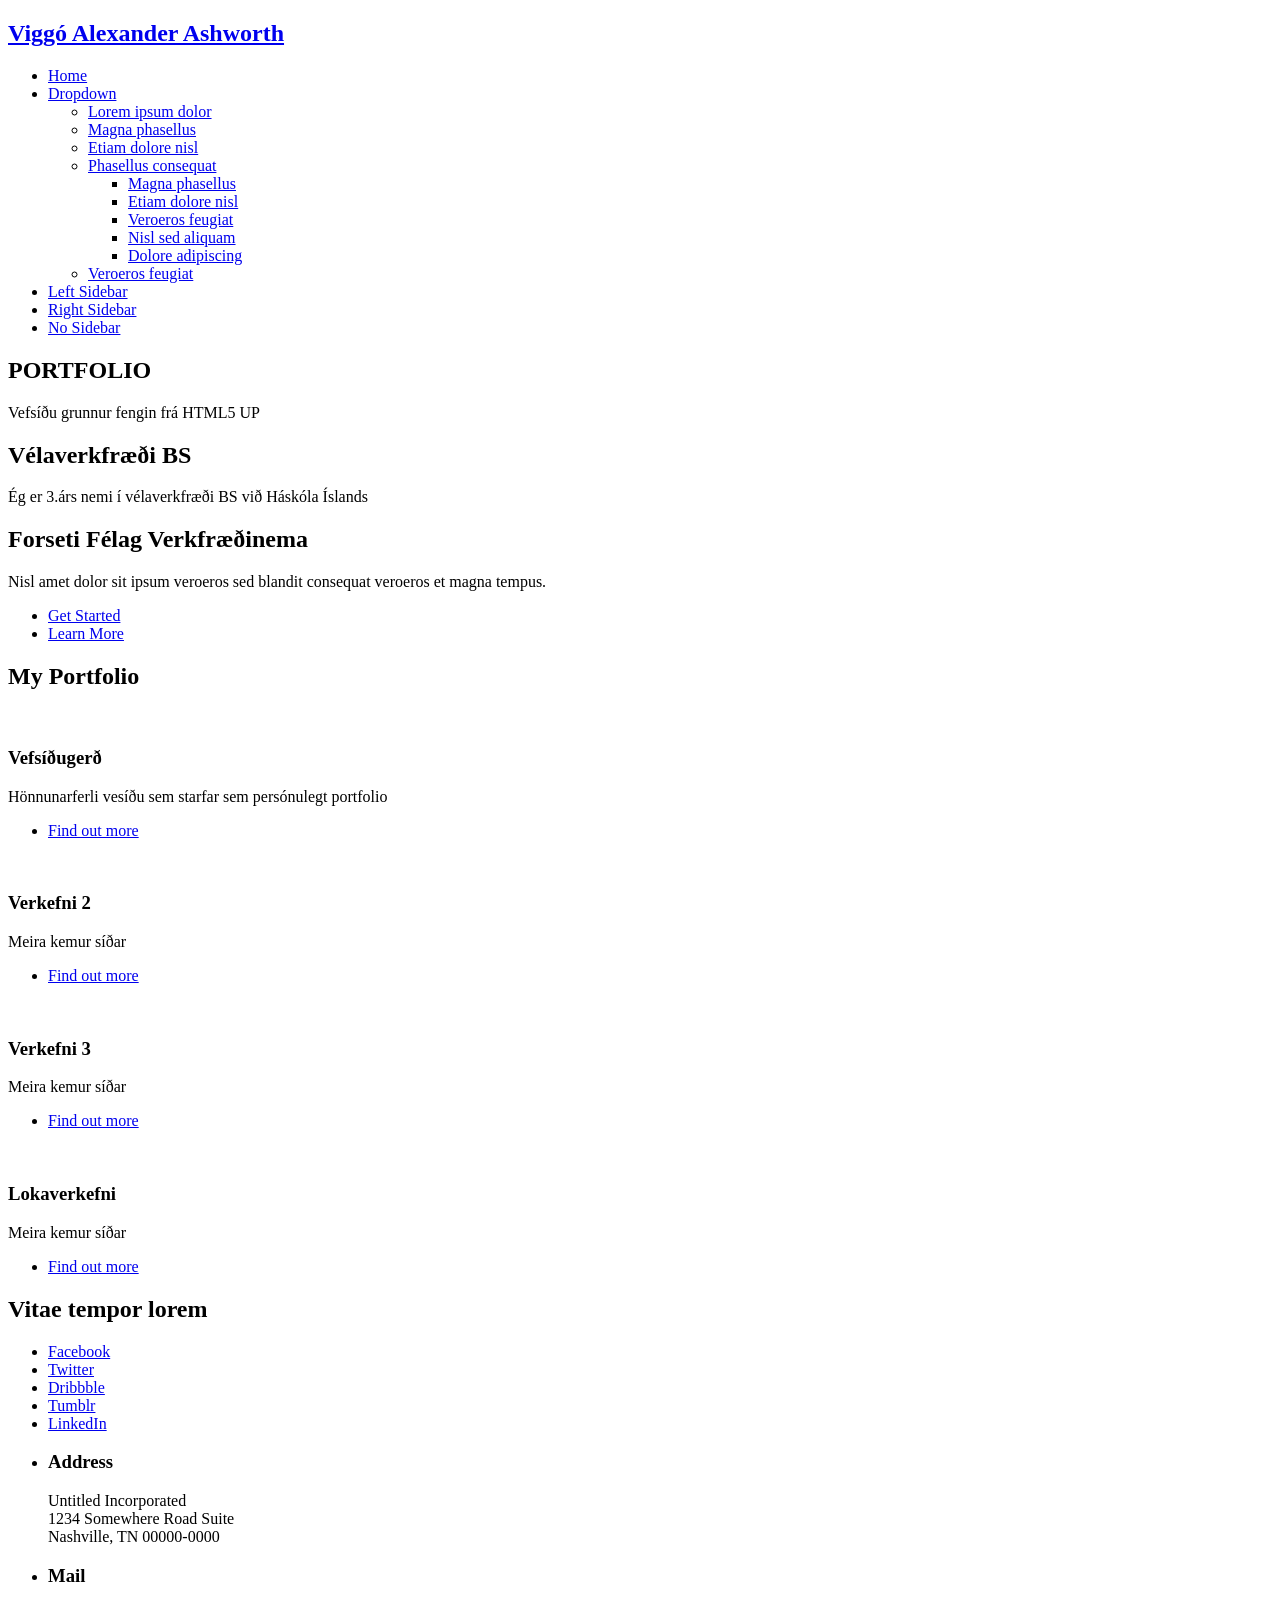
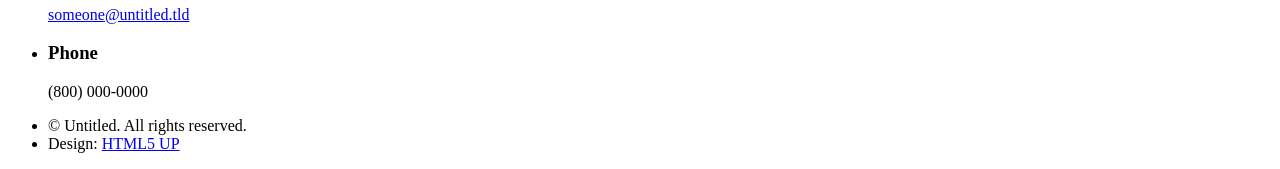
==== index.html @ d3f0def6 "Add files via upload" ====
<!DOCTYPE HTML>
<!--
	Dopetrope by HTML5 UP
	html5up.net | @ajlkn
	Free for personal and commercial use under the CCA 3.0 license (html5up.net/license)
-->
<html>
	<head>
		<title>Viggó Alexander Ashworth</title>
		<meta charset="utf-8" />
		<meta name="viewport" content="width=device-width, initial-scale=1, user-scalable=no" />
		<link rel="stylesheet" href="assets/css/main.css" />
	</head>
	<body class="homepage is-preload">
		<div id="page-wrapper">

			<!-- Header -->
				<section id="header">

					<!-- Logo -->
						<h1><a href="index.html">Viggó Alexander Ashworth</a></h1>

					<!-- Nav -->
						<nav id="nav">
							<ul>
								<li class="current"><a href="index.html">Home</a></li>
								<li>
									<a href="#">Dropdown</a>
									<ul>
										<li><a href="#">Lorem ipsum dolor</a></li>
										<li><a href="#">Magna phasellus</a></li>
										<li><a href="#">Etiam dolore nisl</a></li>
										<li>
											<a href="#">Phasellus consequat</a>
											<ul>
												<li><a href="#">Magna phasellus</a></li>
												<li><a href="#">Etiam dolore nisl</a></li>
												<li><a href="#">Veroeros feugiat</a></li>
												<li><a href="#">Nisl sed aliquam</a></li>
												<li><a href="#">Dolore adipiscing</a></li>
											</ul>
										</li>
										<li><a href="#">Veroeros feugiat</a></li>
									</ul>
								</li>
								<li><a href="left-sidebar.html">Left Sidebar</a></li>
								<li><a href="right-sidebar.html">Right Sidebar</a></li>
								<li><a href="no-sidebar.html">No Sidebar</a></li>
							</ul>
						</nav>

					<!-- Banner -->
						<section id="banner">
							<header>
								<h2>PORTFOLIO</h2>
								<p>Vefsíðu grunnur fengin frá HTML5 UP</p>
							</header>
						</section>

					<!-- Intro -->
						<section id="intro" class="container">
							<div class="row">
								<div class="col-4 col-12-medium">
									<section class="first">
										<i class="icon solid featured fa-cog"></i>
										<header>
											<h2>Vélaverkfræði BS</h2>
										</header>
										<p>Ég er 3.árs nemi í vélaverkfræði BS við Háskóla Íslands</p>
									</section>
								</div>

								<div class="col-4 col-12-medium">
									<section class="last">
										<i class="icon solid featured alt2 fa-star"></i>
										<header>
											<h2>Forseti Félag Verkfræðinema</h2>
										</header>
										<p>Nisl amet dolor sit ipsum veroeros sed blandit consequat veroeros et magna tempus.</p>
									</section>
								</div>
							</div>
							<footer>
								<ul class="actions">
									<li><a href="#main" class="button large">Get Started</a></li>
									<li><a href="#main" class="button alt large">Learn More</a></li>
								</ul>
							</footer>
						</section>

				</section>

			<!-- Main -->
				<section id="main">
					<div class="container">
						<div class="row">
							<div class="col-12">

								<!-- Portfolio -->
									<section>
										<header class="major">
											<h2>My Portfolio</h2>
										</header>
										<div class="row">

											<!-- Project 1 -->
											<div class="col-4 col-6-medium col-12-small">
												<section class="box">
													<a href="vefsidugerd.html" class="image featured"><img src="images/pic02.jpg" alt="" /></a>
													<header>
														<h3>Vefsíðugerð</h3>
													</header>
													<p>Hönnunarferli vesíðu sem starfar sem persónulegt portfolio</p>
													<footer>
														<ul class="actions">
															<li><a href="vefsidugerd.html" class="button alt">Find out more</a></li>
														</ul>
													</footer>
												</section>
											</div>

											<!-- Project 2 -->
											<div class="col-4 col-6-medium col-12-small">
												<section class="box">
													<a href="verkefni-2.html" class="image featured"><img src="images/pic03.jpg" alt="" /></a>
													<header>
														<h3>Verkefni 2</h3>
													</header>
													<p>Meira kemur síðar</p>
													<footer>
														<ul class="actions">
															<li><a href="verkefni-2.html" class="button alt">Find out more</a></li>
														</ul>
													</footer>
												</section>
											</div>

											<!-- Project 3 -->
											<div class="col-4 col-6-medium col-12-small">
												<section class="box">
													<a href="verkefni-3.html" class="image featured"><img src="images/pic04.jpg" alt="" /></a>
													<header>
														<h3>Verkefni 3</h3>
													</header>
													<p>Meira kemur síðar</p>
													<footer>
														<ul class="actions">
															<li><a href="verkefni-3.html" class="button alt">Find out more</a></li>
														</ul>
													</footer>
												</section>
											</div>

											<!-- Project 4 -->
											<div class="col-4 col-6-medium col-12-small">
												<section class="box">
													<a href="lokaverkefni.html" class="image featured"><img src="images/pic05.jpg" alt="" /></a>
													<header>
														<h3>Lokaverkefni</h3>
													</header>
													<p>Meira kemur síðar</p>
													<footer>
														<ul class="actions">
															<li><a href="lokaverkefni.html" class="button alt">Find out more</a></li>
														</ul>
													</footer>
												</section>
											</div>

										</div>
									</section>

							</div>

							<div class="col-12">
								<!-- Blog (empty placeholder kept from template) -->
								<section>
									<header class="major"></header>
									<div class="row">
										<div class="col-6 col-12-small"></div>
									</div>
								</section>
							</div>

						</div>
					</div>
				</section>

			<!-- Footer -->
				<section id="footer">
					<div class="container">
						<div class="row">

							<!-- REMOVED: "What's this all about?" section -->


							<div class="col-4 col-6-medium col-12-small">
							</div>

							<div class="col-4 col-12-medium">
								<section>
									<header>
										<h2>Vitae tempor lorem</h2>
									</header>
									<ul class="social">
										<li><a class="icon brands fa-facebook-f" href="#"><span class="label">Facebook</span></a></li>
										<li><a class="icon brands fa-twitter" href="#"><span class="label">Twitter</span></a></li>
										<li><a class="icon brands fa-dribbble" href="#"><span class="label">Dribbble</span></a></li>
										<li><a class="icon brands fa-tumblr" href="#"><span class="label">Tumblr</span></a></li>
										<li><a class="icon brands fa-linkedin-in" href="#"><span class="label">LinkedIn</span></a></li>
									</ul>
									<ul class="contact">
										<li>
											<h3>Address</h3>
											<p>
												Untitled Incorporated<br />
												1234 Somewhere Road Suite<br />
												Nashville, TN 00000-0000
											</p>
										</li>
										<li>
											<h3>Mail</h3>
											<p><a href="#">someone@untitled.tld</a></p>
										</li>
										<li>
											<h3>Phone</h3>
											<p>(800) 000-0000</p>
										</li>
									</ul>
								</section>
							</div>

							<div class="col-12">
								<!-- Copyright -->
								<div id="copyright">
									<ul class="links">
										<li>&copy; Untitled. All rights reserved.</li><li>Design: <a href="http://html5up.net">HTML5 UP</a></li>
									</ul>
								</div>
							</div>

						</div>
					</div>
				</section>

		</div>

		<!-- Scripts -->
		<script src="assets/js/jquery.min.js"></script>
		<script src="assets/js/jquery.dropotron.min.js"></script>
		<script src="assets/js/browser.min.js"></script>
		<script src="assets/js/breakpoints.min.js"></script>
		<script src="assets/js/util.js"></script>
		<script src="assets/js/main.js"></script>

	</body>
</html>
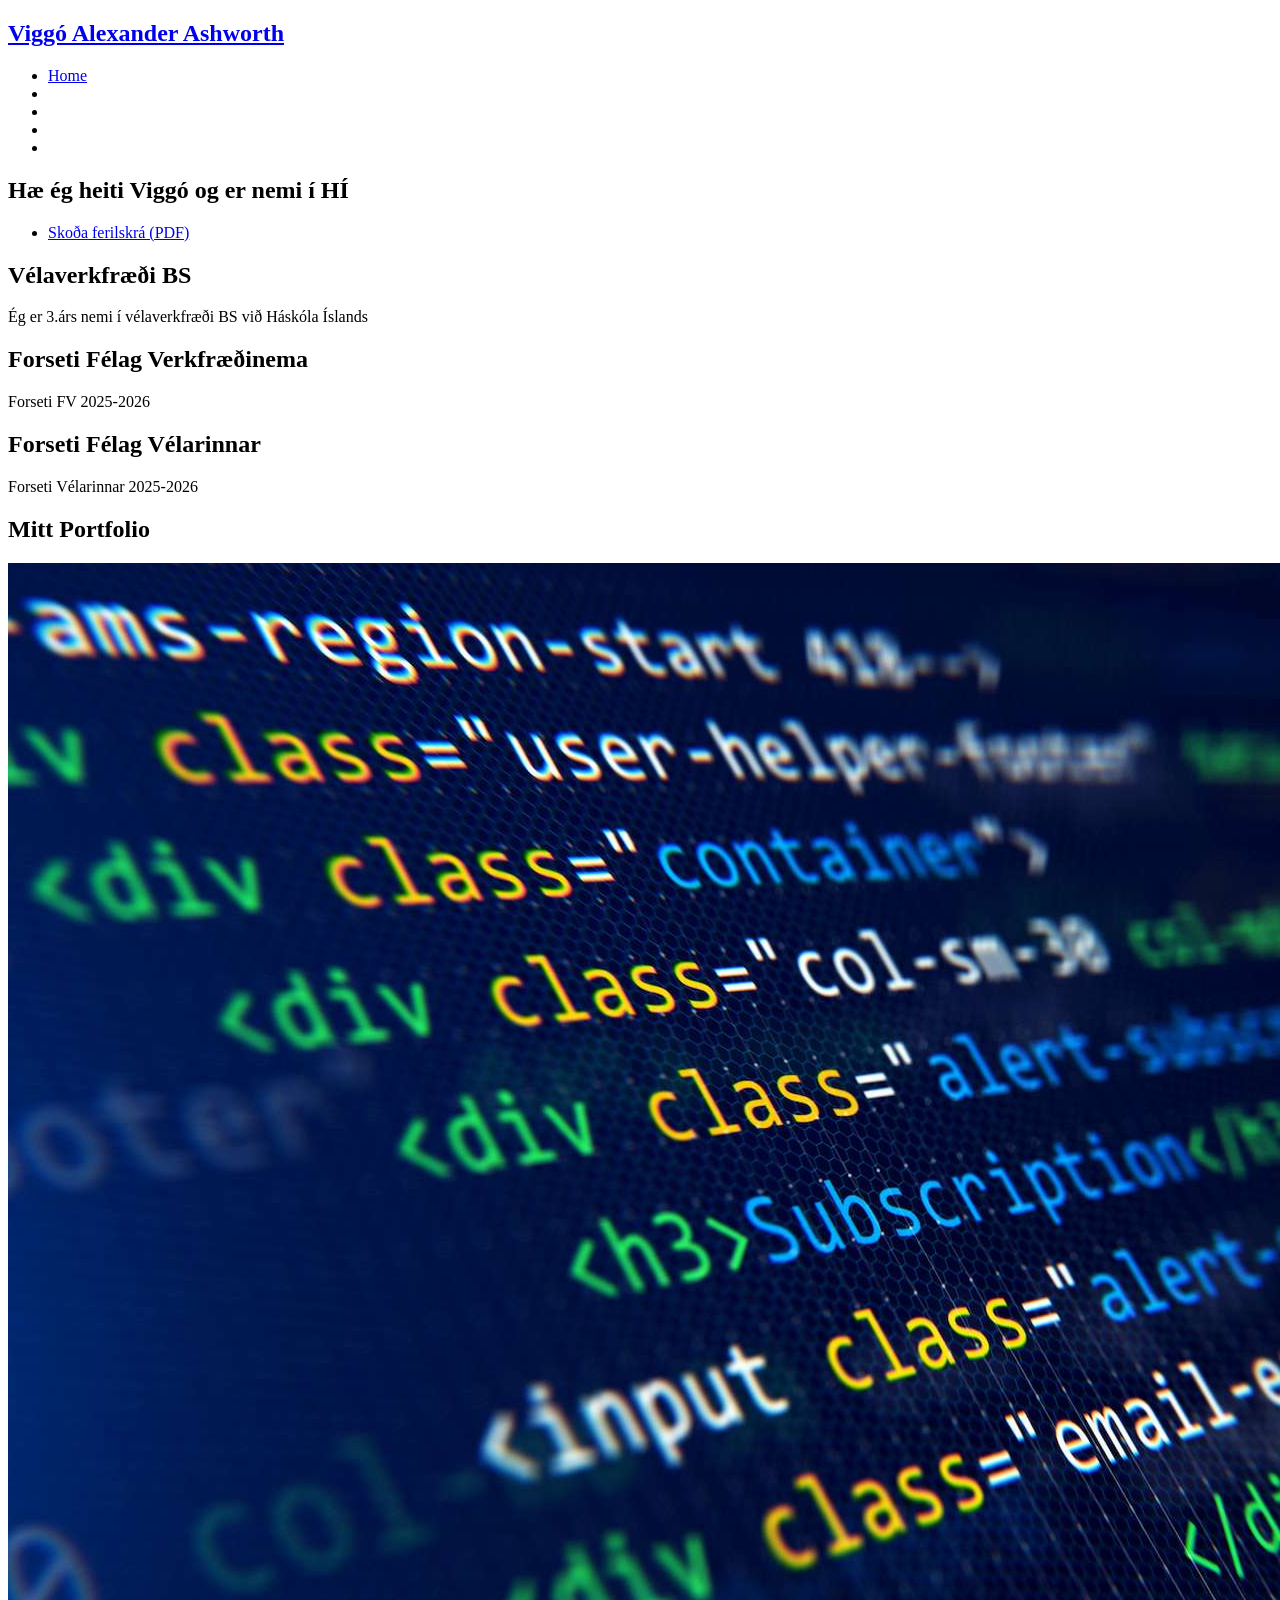
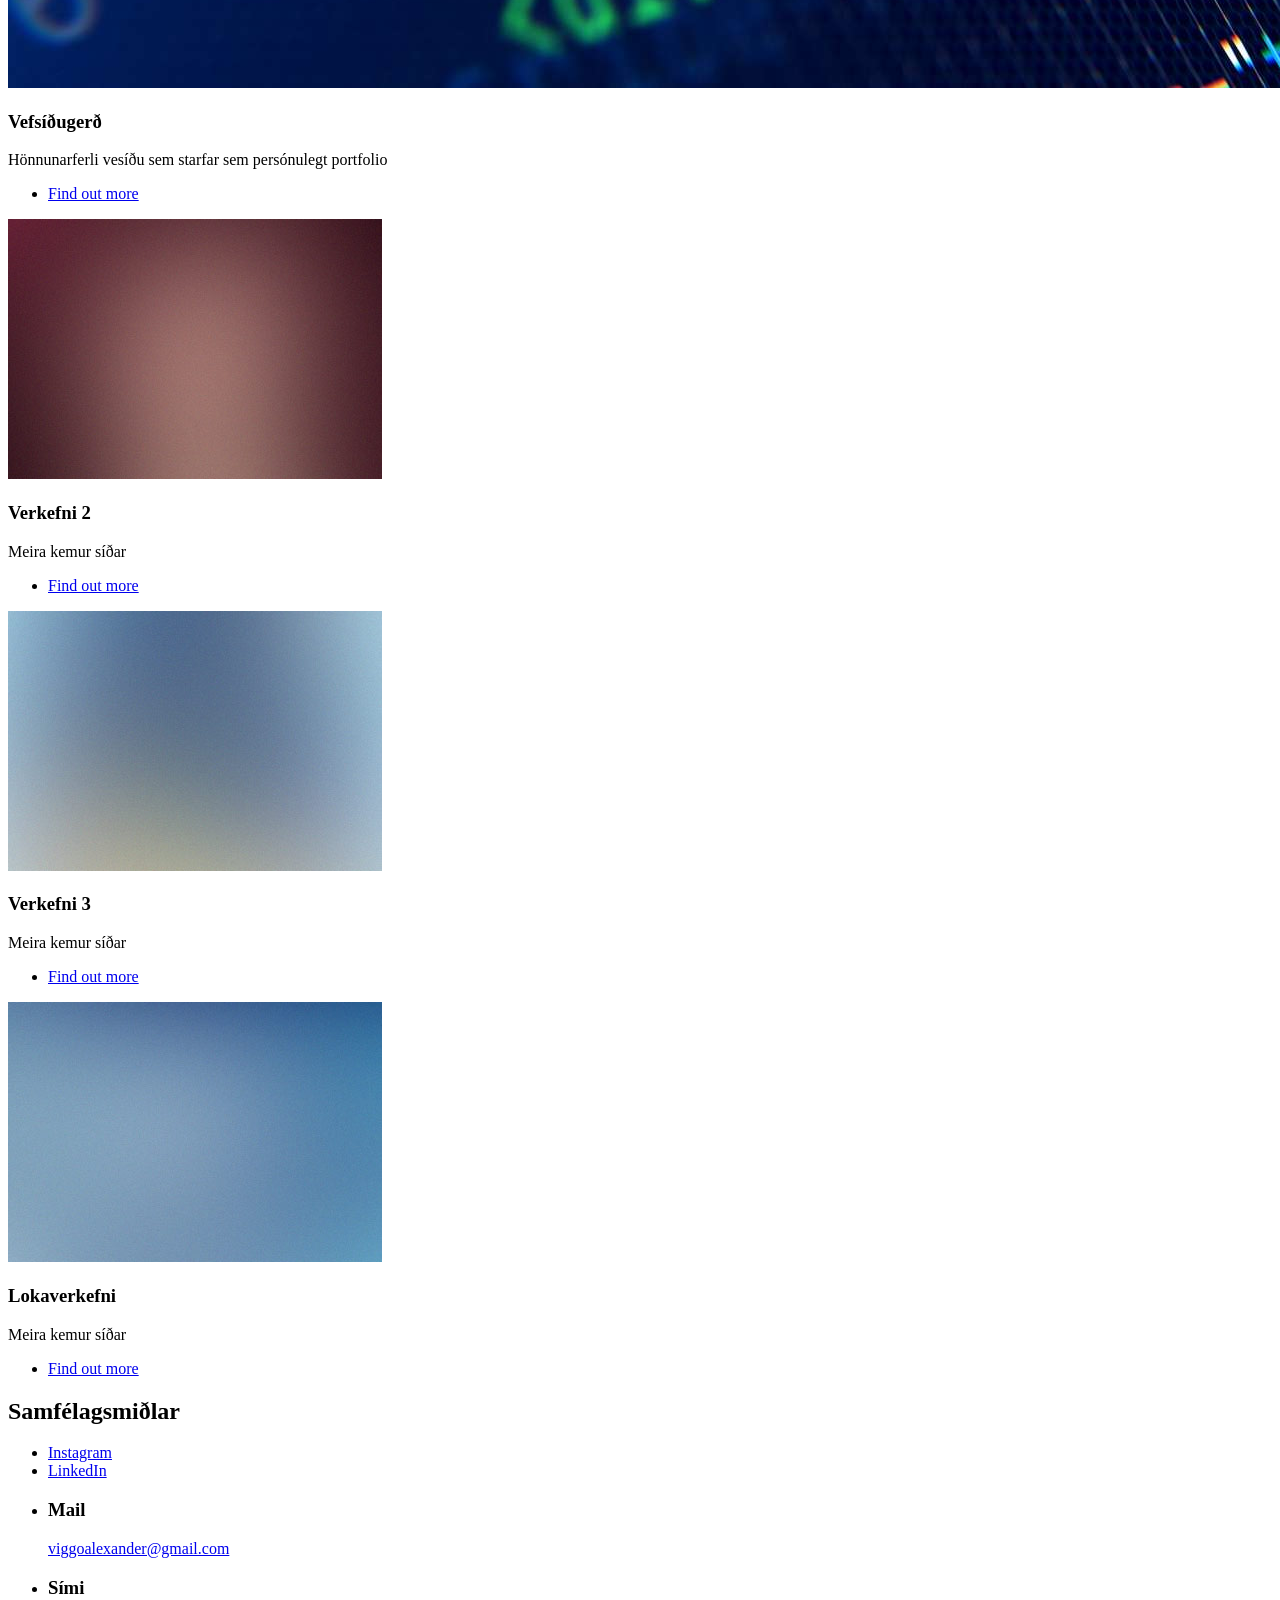
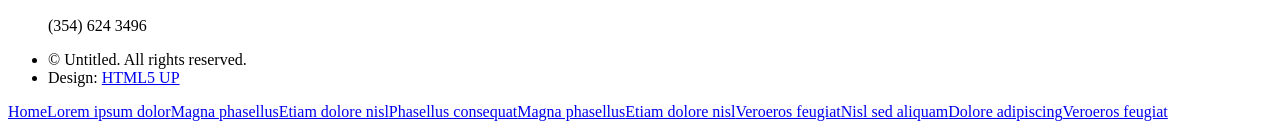
==== commit fbe9cd70: "Add files via upload" ====
--- a/index.html
+++ b/index.html
@@ -25,7 +25,6 @@
 							<ul>
 								<li class="current"><a href="index.html">Home</a></li>
 								<li>
-									<a href="#">Dropdown</a>
 									<ul>
 										<li><a href="#">Lorem ipsum dolor</a></li>
 										<li><a href="#">Magna phasellus</a></li>
@@ -43,17 +42,25 @@
 										<li><a href="#">Veroeros feugiat</a></li>
 									</ul>
 								</li>
-								<li><a href="left-sidebar.html">Left Sidebar</a></li>
-								<li><a href="right-sidebar.html">Right Sidebar</a></li>
-								<li><a href="no-sidebar.html">No Sidebar</a></li>
+								<li></li>
+								<li></li>
+								<li></li>
 							</ul>
 						</nav>
 
 					<!-- Banner -->
 						<section id="banner">
 							<header>
-								<h2>PORTFOLIO</h2>
-								<p>Vefsíðu grunnur fengin frá HTML5 UP</p>
+								<h2>Hæ ég heiti Viggó og er nemi í HÍ</h2>
+								    <ul class="actions special">
+      <li>
+        <a href="CV.ensku%20(1)%20(1).pdf"
+           class="button primary icon solid fa-file-pdf"
+           target="_blank" rel="noopener">
+          Skoða ferilskrá (PDF)
+        </a>
+      </li>
+    </ul>
 							</header>
 						</section>
 
@@ -76,14 +83,23 @@
 										<header>
 											<h2>Forseti Félag Verkfræðinema</h2>
 										</header>
-										<p>Nisl amet dolor sit ipsum veroeros sed blandit consequat veroeros et magna tempus.</p>
-									</section>
+										<p>Forseti FV 2025-2026</p>
+									</section>
+									
+								</div>
+								<div class="col-4 col-12-medium">
+									<section class="last">
+										<i class="icon solid featured fa-crown"></i>
+										<header>
+											<h2>Forseti Félag Vélarinnar</h2>
+										</header>
+										<p>Forseti Vélarinnar 2025-2026</p>
+									</section>
+									
 								</div>
 							</div>
 							<footer>
 								<ul class="actions">
-									<li><a href="#main" class="button large">Get Started</a></li>
-									<li><a href="#main" class="button alt large">Learn More</a></li>
 								</ul>
 							</footer>
 						</section>
@@ -99,14 +115,14 @@
 								<!-- Portfolio -->
 									<section>
 										<header class="major">
-											<h2>My Portfolio</h2>
+											<h2>Mitt Portfolio</h2>
 										</header>
 										<div class="row">
 
 											<!-- Project 1 -->
 											<div class="col-4 col-6-medium col-12-small">
 												<section class="box">
-													<a href="vefsidugerd.html" class="image featured"><img src="images/pic02.jpg" alt="" /></a>
+													<a href="vefsidugerd.html" class="image featured"><img src="images/html%20code.jpg" alt="" /></a>
 													<header>
 														<h3>Vefsíðugerð</h3>
 													</header>
@@ -200,31 +216,21 @@
 							<div class="col-4 col-12-medium">
 								<section>
 									<header>
-										<h2>Vitae tempor lorem</h2>
+										<h2>Samfélagsmiðlar</h2>
 									</header>
 									<ul class="social">
-										<li><a class="icon brands fa-facebook-f" href="#"><span class="label">Facebook</span></a></li>
-										<li><a class="icon brands fa-twitter" href="#"><span class="label">Twitter</span></a></li>
-										<li><a class="icon brands fa-dribbble" href="#"><span class="label">Dribbble</span></a></li>
-										<li><a class="icon brands fa-tumblr" href="#"><span class="label">Tumblr</span></a></li>
+										<li><a class="icon brands fa-instagram" href="#"><span class="label">Instagram</span></a></li>
+								
 										<li><a class="icon brands fa-linkedin-in" href="#"><span class="label">LinkedIn</span></a></li>
 									</ul>
 									<ul class="contact">
 										<li>
-											<h3>Address</h3>
-											<p>
-												Untitled Incorporated<br />
-												1234 Somewhere Road Suite<br />
-												Nashville, TN 00000-0000
-											</p>
+											<h3>Mail</h3>
+											<p><a href="#">viggoalexander@gmail.com</a></p>
 										</li>
 										<li>
-											<h3>Mail</h3>
-											<p><a href="#">someone@untitled.tld</a></p>
-										</li>
-										<li>
-											<h3>Phone</h3>
-											<p>(800) 000-0000</p>
+											<h3>Sími</h3>
+											<p>(354) 624 3496</p>
 										</li>
 									</ul>
 								</section>
--- a/assets/css/main.css
+++ b/assets/css/main.css
@@ -0,0 +1,2908 @@
+@import url("fontawesome-all.min.css");
+@import url("https://fonts.googleapis.com/css?family=Source+Sans+Pro:300,400,700,900,300italic");
+
+/*
+	Dopetrope by HTML5 UP
+	html5up.net | @ajlkn
+	Free for personal and commercial use under the CCA 3.0 license (html5up.net/license)
+*/
+
+html, body, div, span, applet, object,
+iframe, h1, h2, h3, h4, h5, h6, p, blockquote,
+pre, a, abbr, acronym, address, big, cite,
+code, del, dfn, em, img, ins, kbd, q, s, samp,
+small, strike, strong, sub, sup, tt, var, b,
+u, i, center, dl, dt, dd, ol, ul, li, fieldset,
+form, label, legend, table, caption, tbody,
+tfoot, thead, tr, th, td, article, aside,
+canvas, details, embed, figure, figcaption,
+footer, header, hgroup, menu, nav, output, ruby,
+section, summary, time, mark, audio, video {
+	margin: 0;
+	padding: 0;
+	border: 0;
+	font-size: 100%;
+	font: inherit;
+	vertical-align: baseline;}
+
+article, aside, details, figcaption, figure,
+footer, header, hgroup, menu, nav, section {
+	display: block;}
+
+body {
+	line-height: 1;
+}
+
+ol, ul {
+	list-style: none;
+}
+
+blockquote, q {
+	quotes: none;
+}
+
+	blockquote:before, blockquote:after, q:before, q:after {
+		content: '';
+		content: none;
+	}
+
+table {
+	border-collapse: collapse;
+	border-spacing: 0;
+}
+
+body {
+	-webkit-text-size-adjust: none;
+}
+
+mark {
+	background-color: transparent;
+	color: inherit;
+}
+
+input::-moz-focus-inner {
+	border: 0;
+	padding: 0;
+}
+
+input, select, textarea {
+	-moz-appearance: none;
+	-webkit-appearance: none;
+	-ms-appearance: none;
+	appearance: none;
+}
+
+/* Basic */
+
+	html {
+		box-sizing: border-box;
+	}
+
+	*, *:before, *:after {
+		box-sizing: inherit;
+	}
+
+	body {
+		background: #252122;
+		background-image: url("images/bg02.png");
+	}
+
+		body.is-preload *, body.is-preload *:before, body.is-preload *:after {
+			-moz-animation: none !important;
+			-webkit-animation: none !important;
+			-ms-animation: none !important;
+			animation: none !important;
+			-moz-transition: none !important;
+			-webkit-transition: none !important;
+			-ms-transition: none !important;
+			transition: none !important;
+		}
+
+	body, input, textarea, select {
+		font-family: 'Source Sans Pro';
+		font-weight: 300;
+		color: #5d5d5d;
+		font-size: 14pt;
+		line-height: 1.75em;
+	}
+
+	strong, b {
+		color: #252122;
+		font-weight: 400;
+	}
+
+	i, em {
+		font-style: italic;
+	}
+
+	sub {
+		position: relative;
+		top: 0.5em;
+		font-size: 0.8em;
+	}
+
+	sup {
+		position: relative;
+		top: -0.5em;
+		font-size: 0.8em;
+	}
+
+	blockquote {
+		border-left: solid 0.75em #dddddd;
+		padding: 1em 0 1em 1.5em;
+		font-style: italic;
+	}
+
+	h1, h2, h3, h4, h5, h6 {
+		color: #252122;
+		font-weight: 700;
+	}
+
+	h1 a, h2 a, h3 a, h4 a, h5 a, h6 a {
+		color: inherit;
+		text-decoration: none;
+	}
+
+	h2 {
+		font-size: 1.5em;
+	}
+
+	h3 {
+		font-size: 1.35em;
+	}
+
+	a {
+		color: #d52349;
+		text-decoration: underline;
+	}
+
+		a:hover {
+			text-decoration: none;
+		}
+
+	br.clear {
+		clear: both;
+	}
+
+	hr {
+		border: 0;
+		border-top: solid 1px #dddddd;
+		height: 1px;
+		margin: 2em 0 2em 0;
+	}
+
+	p, ul, ol, dl, table {
+		margin-bottom: 2em;
+	}
+
+/* Container */
+
+	.container {
+		margin: 0 auto;
+		max-width: 100%;
+		width: 70em;
+	}
+
+		@media screen and (max-width: 1680px) {
+
+			.container {
+				width: 70em;
+			}
+
+		}
+
+		@media screen and (max-width: 1280px) {
+
+			.container {
+				width: calc(100% - 60px);
+			}
+
+		}
+
+		@media screen and (max-width: 980px) {
+
+			.container {
+				width: calc(100% - 80px);
+			}
+
+		}
+
+		@media screen and (max-width: 736px) {
+
+			.container {
+				width: calc(100% - 40px);
+			}
+
+		}
+
+/* Row */
+
+	.row {
+		display: flex;
+		flex-wrap: wrap;
+		box-sizing: border-box;
+		align-items: stretch;
+	}
+
+		.row > * {
+			box-sizing: border-box;
+		}
+
+		.row.gtr-uniform > * > :last-child {
+			margin-bottom: 0;
+		}
+
+		.row.aln-left {
+			justify-content: flex-start;
+		}
+
+		.row.aln-center {
+			justify-content: center;
+		}
+
+		.row.aln-right {
+			justify-content: flex-end;
+		}
+
+		.row.aln-top {
+			align-items: flex-start;
+		}
+
+		.row.aln-middle {
+			align-items: center;
+		}
+
+		.row.aln-bottom {
+			align-items: flex-end;
+		}
+
+		.row > .imp {
+			order: -1;
+		}
+
+		.row > .col-1 {
+			width: 8.33333%;
+		}
+
+		.row > .off-1 {
+			margin-left: 8.33333%;
+		}
+
+		.row > .col-2 {
+			width: 16.66667%;
+		}
+
+		.row > .off-2 {
+			margin-left: 16.66667%;
+		}
+
+		.row > .col-3 {
+			width: 25%;
+		}
+
+		.row > .off-3 {
+			margin-left: 25%;
+		}
+
+		.row > .col-4 {
+			width: 33.33333%;
+		}
+
+		.row > .off-4 {
+			margin-left: 33.33333%;
+		}
+
+		.row > .col-5 {
+			width: 41.66667%;
+		}
+
+		.row > .off-5 {
+			margin-left: 41.66667%;
+		}
+
+		.row > .col-6 {
+			width: 50%;
+		}
+
+		.row > .off-6 {
+			margin-left: 50%;
+		}
+
+		.row > .col-7 {
+			width: 58.33333%;
+		}
+
+		.row > .off-7 {
+			margin-left: 58.33333%;
+		}
+
+		.row > .col-8 {
+			width: 66.66667%;
+		}
+
+		.row > .off-8 {
+			margin-left: 66.66667%;
+		}
+
+		.row > .col-9 {
+			width: 75%;
+		}
+
+		.row > .off-9 {
+			margin-left: 75%;
+		}
+
+		.row > .col-10 {
+			width: 83.33333%;
+		}
+
+		.row > .off-10 {
+			margin-left: 83.33333%;
+		}
+
+		.row > .col-11 {
+			width: 91.66667%;
+		}
+
+		.row > .off-11 {
+			margin-left: 91.66667%;
+		}
+
+		.row > .col-12 {
+			width: 100%;
+		}
+
+		.row > .off-12 {
+			margin-left: 100%;
+		}
+
+		.row.gtr-0 {
+			margin-top: 0px;
+			margin-left: 0px;
+		}
+
+			.row.gtr-0 > * {
+				padding: 0px 0 0 0px;
+			}
+
+			.row.gtr-0.gtr-uniform {
+				margin-top: 0px;
+			}
+
+				.row.gtr-0.gtr-uniform > * {
+					padding-top: 0px;
+				}
+
+		.row.gtr-25 {
+			margin-top: -12.5px;
+			margin-left: -12.5px;
+		}
+
+			.row.gtr-25 > * {
+				padding: 12.5px 0 0 12.5px;
+			}
+
+			.row.gtr-25.gtr-uniform {
+				margin-top: -12.5px;
+			}
+
+				.row.gtr-25.gtr-uniform > * {
+					padding-top: 12.5px;
+				}
+
+		.row.gtr-50 {
+			margin-top: -25px;
+			margin-left: -25px;
+		}
+
+			.row.gtr-50 > * {
+				padding: 25px 0 0 25px;
+			}
+
+			.row.gtr-50.gtr-uniform {
+				margin-top: -25px;
+			}
+
+				.row.gtr-50.gtr-uniform > * {
+					padding-top: 25px;
+				}
+
+		.row {
+			margin-top: -50px;
+			margin-left: -50px;
+		}
+
+			.row > * {
+				padding: 50px 0 0 50px;
+			}
+
+			.row.gtr-uniform {
+				margin-top: -50px;
+			}
+
+				.row.gtr-uniform > * {
+					padding-top: 50px;
+				}
+
+		.row.gtr-150 {
+			margin-top: -75px;
+			margin-left: -75px;
+		}
+
+			.row.gtr-150 > * {
+				padding: 75px 0 0 75px;
+			}
+
+			.row.gtr-150.gtr-uniform {
+				margin-top: -75px;
+			}
+
+				.row.gtr-150.gtr-uniform > * {
+					padding-top: 75px;
+				}
+
+		.row.gtr-200 {
+			margin-top: -100px;
+			margin-left: -100px;
+		}
+
+			.row.gtr-200 > * {
+				padding: 100px 0 0 100px;
+			}
+
+			.row.gtr-200.gtr-uniform {
+				margin-top: -100px;
+			}
+
+				.row.gtr-200.gtr-uniform > * {
+					padding-top: 100px;
+				}
+
+		@media screen and (max-width: 1680px) {
+
+			.row {
+				display: flex;
+				flex-wrap: wrap;
+				box-sizing: border-box;
+				align-items: stretch;
+			}
+
+				.row > * {
+					box-sizing: border-box;
+				}
+
+				.row.gtr-uniform > * > :last-child {
+					margin-bottom: 0;
+				}
+
+				.row.aln-left {
+					justify-content: flex-start;
+				}
+
+				.row.aln-center {
+					justify-content: center;
+				}
+
+				.row.aln-right {
+					justify-content: flex-end;
+				}
+
+				.row.aln-top {
+					align-items: flex-start;
+				}
+
+				.row.aln-middle {
+					align-items: center;
+				}
+
+				.row.aln-bottom {
+					align-items: flex-end;
+				}
+
+				.row > .imp-xlarge {
+					order: -1;
+				}
+
+				.row > .col-1-xlarge {
+					width: 8.33333%;
+				}
+
+				.row > .off-1-xlarge {
+					margin-left: 8.33333%;
+				}
+
+				.row > .col-2-xlarge {
+					width: 16.66667%;
+				}
+
+				.row > .off-2-xlarge {
+					margin-left: 16.66667%;
+				}
+
+				.row > .col-3-xlarge {
+					width: 25%;
+				}
+
+				.row > .off-3-xlarge {
+					margin-left: 25%;
+				}
+
+				.row > .col-4-xlarge {
+					width: 33.33333%;
+				}
+
+				.row > .off-4-xlarge {
+					margin-left: 33.33333%;
+				}
+
+				.row > .col-5-xlarge {
+					width: 41.66667%;
+				}
+
+				.row > .off-5-xlarge {
+					margin-left: 41.66667%;
+				}
+
+				.row > .col-6-xlarge {
+					width: 50%;
+				}
+
+				.row > .off-6-xlarge {
+					margin-left: 50%;
+				}
+
+				.row > .col-7-xlarge {
+					width: 58.33333%;
+				}
+
+				.row > .off-7-xlarge {
+					margin-left: 58.33333%;
+				}
+
+				.row > .col-8-xlarge {
+					width: 66.66667%;
+				}
+
+				.row > .off-8-xlarge {
+					margin-left: 66.66667%;
+				}
+
+				.row > .col-9-xlarge {
+					width: 75%;
+				}
+
+				.row > .off-9-xlarge {
+					margin-left: 75%;
+				}
+
+				.row > .col-10-xlarge {
+					width: 83.33333%;
+				}
+
+				.row > .off-10-xlarge {
+					margin-left: 83.33333%;
+				}
+
+				.row > .col-11-xlarge {
+					width: 91.66667%;
+				}
+
+				.row > .off-11-xlarge {
+					margin-left: 91.66667%;
+				}
+
+				.row > .col-12-xlarge {
+					width: 100%;
+				}
+
+				.row > .off-12-xlarge {
+					margin-left: 100%;
+				}
+
+				.row.gtr-0 {
+					margin-top: 0px;
+					margin-left: 0px;
+				}
+
+					.row.gtr-0 > * {
+						padding: 0px 0 0 0px;
+					}
+
+					.row.gtr-0.gtr-uniform {
+						margin-top: 0px;
+					}
+
+						.row.gtr-0.gtr-uniform > * {
+							padding-top: 0px;
+						}
+
+				.row.gtr-25 {
+					margin-top: -12.5px;
+					margin-left: -12.5px;
+				}
+
+					.row.gtr-25 > * {
+						padding: 12.5px 0 0 12.5px;
+					}
+
+					.row.gtr-25.gtr-uniform {
+						margin-top: -12.5px;
+					}
+
+						.row.gtr-25.gtr-uniform > * {
+							padding-top: 12.5px;
+						}
+
+				.row.gtr-50 {
+					margin-top: -25px;
+					margin-left: -25px;
+				}
+
+					.row.gtr-50 > * {
+						padding: 25px 0 0 25px;
+					}
+
+					.row.gtr-50.gtr-uniform {
+						margin-top: -25px;
+					}
+
+						.row.gtr-50.gtr-uniform > * {
+							padding-top: 25px;
+						}
+
+				.row {
+					margin-top: -50px;
+					margin-left: -50px;
+				}
+
+					.row > * {
+						padding: 50px 0 0 50px;
+					}
+
+					.row.gtr-uniform {
+						margin-top: -50px;
+					}
+
+						.row.gtr-uniform > * {
+							padding-top: 50px;
+						}
+
+				.row.gtr-150 {
+					margin-top: -75px;
+					margin-left: -75px;
+				}
+
+					.row.gtr-150 > * {
+						padding: 75px 0 0 75px;
+					}
+
+					.row.gtr-150.gtr-uniform {
+						margin-top: -75px;
+					}
+
+						.row.gtr-150.gtr-uniform > * {
+							padding-top: 75px;
+						}
+
+				.row.gtr-200 {
+					margin-top: -100px;
+					margin-left: -100px;
+				}
+
+					.row.gtr-200 > * {
+						padding: 100px 0 0 100px;
+					}
+
+					.row.gtr-200.gtr-uniform {
+						margin-top: -100px;
+					}
+
+						.row.gtr-200.gtr-uniform > * {
+							padding-top: 100px;
+						}
+
+		}
+
+		@media screen and (max-width: 1280px) {
+
+			.row {
+				display: flex;
+				flex-wrap: wrap;
+				box-sizing: border-box;
+				align-items: stretch;
+			}
+
+				.row > * {
+					box-sizing: border-box;
+				}
+
+				.row.gtr-uniform > * > :last-child {
+					margin-bottom: 0;
+				}
+
+				.row.aln-left {
+					justify-content: flex-start;
+				}
+
+				.row.aln-center {
+					justify-content: center;
+				}
+
+				.row.aln-right {
+					justify-content: flex-end;
+				}
+
+				.row.aln-top {
+					align-items: flex-start;
+				}
+
+				.row.aln-middle {
+					align-items: center;
+				}
+
+				.row.aln-bottom {
+					align-items: flex-end;
+				}
+
+				.row > .imp-large {
+					order: -1;
+				}
+
+				.row > .col-1-large {
+					width: 8.33333%;
+				}
+
+				.row > .off-1-large {
+					margin-left: 8.33333%;
+				}
+
+				.row > .col-2-large {
+					width: 16.66667%;
+				}
+
+				.row > .off-2-large {
+					margin-left: 16.66667%;
+				}
+
+				.row > .col-3-large {
+					width: 25%;
+				}
+
+				.row > .off-3-large {
+					margin-left: 25%;
+				}
+
+				.row > .col-4-large {
+					width: 33.33333%;
+				}
+
+				.row > .off-4-large {
+					margin-left: 33.33333%;
+				}
+
+				.row > .col-5-large {
+					width: 41.66667%;
+				}
+
+				.row > .off-5-large {
+					margin-left: 41.66667%;
+				}
+
+				.row > .col-6-large {
+					width: 50%;
+				}
+
+				.row > .off-6-large {
+					margin-left: 50%;
+				}
+
+				.row > .col-7-large {
+					width: 58.33333%;
+				}
+
+				.row > .off-7-large {
+					margin-left: 58.33333%;
+				}
+
+				.row > .col-8-large {
+					width: 66.66667%;
+				}
+
+				.row > .off-8-large {
+					margin-left: 66.66667%;
+				}
+
+				.row > .col-9-large {
+					width: 75%;
+				}
+
+				.row > .off-9-large {
+					margin-left: 75%;
+				}
+
+				.row > .col-10-large {
+					width: 83.33333%;
+				}
+
+				.row > .off-10-large {
+					margin-left: 83.33333%;
+				}
+
+				.row > .col-11-large {
+					width: 91.66667%;
+				}
+
+				.row > .off-11-large {
+					margin-left: 91.66667%;
+				}
+
+				.row > .col-12-large {
+					width: 100%;
+				}
+
+				.row > .off-12-large {
+					margin-left: 100%;
+				}
+
+				.row.gtr-0 {
+					margin-top: 0px;
+					margin-left: 0px;
+				}
+
+					.row.gtr-0 > * {
+						padding: 0px 0 0 0px;
+					}
+
+					.row.gtr-0.gtr-uniform {
+						margin-top: 0px;
+					}
+
+						.row.gtr-0.gtr-uniform > * {
+							padding-top: 0px;
+						}
+
+				.row.gtr-25 {
+					margin-top: -7.5px;
+					margin-left: -7.5px;
+				}
+
+					.row.gtr-25 > * {
+						padding: 7.5px 0 0 7.5px;
+					}
+
+					.row.gtr-25.gtr-uniform {
+						margin-top: -7.5px;
+					}
+
+						.row.gtr-25.gtr-uniform > * {
+							padding-top: 7.5px;
+						}
+
+				.row.gtr-50 {
+					margin-top: -15px;
+					margin-left: -15px;
+				}
+
+					.row.gtr-50 > * {
+						padding: 15px 0 0 15px;
+					}
+
+					.row.gtr-50.gtr-uniform {
+						margin-top: -15px;
+					}
+
+						.row.gtr-50.gtr-uniform > * {
+							padding-top: 15px;
+						}
+
+				.row {
+					margin-top: -30px;
+					margin-left: -30px;
+				}
+
+					.row > * {
+						padding: 30px 0 0 30px;
+					}
+
+					.row.gtr-uniform {
+						margin-top: -30px;
+					}
+
+						.row.gtr-uniform > * {
+							padding-top: 30px;
+						}
+
+				.row.gtr-150 {
+					margin-top: -45px;
+					margin-left: -45px;
+				}
+
+					.row.gtr-150 > * {
+						padding: 45px 0 0 45px;
+					}
+
+					.row.gtr-150.gtr-uniform {
+						margin-top: -45px;
+					}
+
+						.row.gtr-150.gtr-uniform > * {
+							padding-top: 45px;
+						}
+
+				.row.gtr-200 {
+					margin-top: -60px;
+					margin-left: -60px;
+				}
+
+					.row.gtr-200 > * {
+						padding: 60px 0 0 60px;
+					}
+
+					.row.gtr-200.gtr-uniform {
+						margin-top: -60px;
+					}
+
+						.row.gtr-200.gtr-uniform > * {
+							padding-top: 60px;
+						}
+
+		}
+
+		@media screen and (max-width: 980px) {
+
+			.row {
+				display: flex;
+				flex-wrap: wrap;
+				box-sizing: border-box;
+				align-items: stretch;
+			}
+
+				.row > * {
+					box-sizing: border-box;
+				}
+
+				.row.gtr-uniform > * > :last-child {
+					margin-bottom: 0;
+				}
+
+				.row.aln-left {
+					justify-content: flex-start;
+				}
+
+				.row.aln-center {
+					justify-content: center;
+				}
+
+				.row.aln-right {
+					justify-content: flex-end;
+				}
+
+				.row.aln-top {
+					align-items: flex-start;
+				}
+
+				.row.aln-middle {
+					align-items: center;
+				}
+
+				.row.aln-bottom {
+					align-items: flex-end;
+				}
+
+				.row > .imp-medium {
+					order: -1;
+				}
+
+				.row > .col-1-medium {
+					width: 8.33333%;
+				}
+
+				.row > .off-1-medium {
+					margin-left: 8.33333%;
+				}
+
+				.row > .col-2-medium {
+					width: 16.66667%;
+				}
+
+				.row > .off-2-medium {
+					margin-left: 16.66667%;
+				}
+
+				.row > .col-3-medium {
+					width: 25%;
+				}
+
+				.row > .off-3-medium {
+					margin-left: 25%;
+				}
+
+				.row > .col-4-medium {
+					width: 33.33333%;
+				}
+
+				.row > .off-4-medium {
+					margin-left: 33.33333%;
+				}
+
+				.row > .col-5-medium {
+					width: 41.66667%;
+				}
+
+				.row > .off-5-medium {
+					margin-left: 41.66667%;
+				}
+
+				.row > .col-6-medium {
+					width: 50%;
+				}
+
+				.row > .off-6-medium {
+					margin-left: 50%;
+				}
+
+				.row > .col-7-medium {
+					width: 58.33333%;
+				}
+
+				.row > .off-7-medium {
+					margin-left: 58.33333%;
+				}
+
+				.row > .col-8-medium {
+					width: 66.66667%;
+				}
+
+				.row > .off-8-medium {
+					margin-left: 66.66667%;
+				}
+
+				.row > .col-9-medium {
+					width: 75%;
+				}
+
+				.row > .off-9-medium {
+					margin-left: 75%;
+				}
+
+				.row > .col-10-medium {
+					width: 83.33333%;
+				}
+
+				.row > .off-10-medium {
+					margin-left: 83.33333%;
+				}
+
+				.row > .col-11-medium {
+					width: 91.66667%;
+				}
+
+				.row > .off-11-medium {
+					margin-left: 91.66667%;
+				}
+
+				.row > .col-12-medium {
+					width: 100%;
+				}
+
+				.row > .off-12-medium {
+					margin-left: 100%;
+				}
+
+				.row.gtr-0 {
+					margin-top: 0px;
+					margin-left: 0px;
+				}
+
+					.row.gtr-0 > * {
+						padding: 0px 0 0 0px;
+					}
+
+					.row.gtr-0.gtr-uniform {
+						margin-top: 0px;
+					}
+
+						.row.gtr-0.gtr-uniform > * {
+							padding-top: 0px;
+						}
+
+				.row.gtr-25 {
+					margin-top: -10px;
+					margin-left: -10px;
+				}
+
+					.row.gtr-25 > * {
+						padding: 10px 0 0 10px;
+					}
+
+					.row.gtr-25.gtr-uniform {
+						margin-top: -10px;
+					}
+
+						.row.gtr-25.gtr-uniform > * {
+							padding-top: 10px;
+						}
+
+				.row.gtr-50 {
+					margin-top: -20px;
+					margin-left: -20px;
+				}
+
+					.row.gtr-50 > * {
+						padding: 20px 0 0 20px;
+					}
+
+					.row.gtr-50.gtr-uniform {
+						margin-top: -20px;
+					}
+
+						.row.gtr-50.gtr-uniform > * {
+							padding-top: 20px;
+						}
+
+				.row {
+					margin-top: -40px;
+					margin-left: -40px;
+				}
+
+					.row > * {
+						padding: 40px 0 0 40px;
+					}
+
+					.row.gtr-uniform {
+						margin-top: -40px;
+					}
+
+						.row.gtr-uniform > * {
+							padding-top: 40px;
+						}
+
+				.row.gtr-150 {
+					margin-top: -60px;
+					margin-left: -60px;
+				}
+
+					.row.gtr-150 > * {
+						padding: 60px 0 0 60px;
+					}
+
+					.row.gtr-150.gtr-uniform {
+						margin-top: -60px;
+					}
+
+						.row.gtr-150.gtr-uniform > * {
+							padding-top: 60px;
+						}
+
+				.row.gtr-200 {
+					margin-top: -80px;
+					margin-left: -80px;
+				}
+
+					.row.gtr-200 > * {
+						padding: 80px 0 0 80px;
+					}
+
+					.row.gtr-200.gtr-uniform {
+						margin-top: -80px;
+					}
+
+						.row.gtr-200.gtr-uniform > * {
+							padding-top: 80px;
+						}
+
+		}
+
+		@media screen and (max-width: 736px) {
+
+			.row {
+				display: flex;
+				flex-wrap: wrap;
+				box-sizing: border-box;
+				align-items: stretch;
+			}
+
+				.row > * {
+					box-sizing: border-box;
+				}
+
+				.row.gtr-uniform > * > :last-child {
+					margin-bottom: 0;
+				}
+
+				.row.aln-left {
+					justify-content: flex-start;
+				}
+
+				.row.aln-center {
+					justify-content: center;
+				}
+
+				.row.aln-right {
+					justify-content: flex-end;
+				}
+
+				.row.aln-top {
+					align-items: flex-start;
+				}
+
+				.row.aln-middle {
+					align-items: center;
+				}
+
+				.row.aln-bottom {
+					align-items: flex-end;
+				}
+
+				.row > .imp-small {
+					order: -1;
+				}
+
+				.row > .col-1-small {
+					width: 8.33333%;
+				}
+
+				.row > .off-1-small {
+					margin-left: 8.33333%;
+				}
+
+				.row > .col-2-small {
+					width: 16.66667%;
+				}
+
+				.row > .off-2-small {
+					margin-left: 16.66667%;
+				}
+
+				.row > .col-3-small {
+					width: 25%;
+				}
+
+				.row > .off-3-small {
+					margin-left: 25%;
+				}
+
+				.row > .col-4-small {
+					width: 33.33333%;
+				}
+
+				.row > .off-4-small {
+					margin-left: 33.33333%;
+				}
+
+				.row > .col-5-small {
+					width: 41.66667%;
+				}
+
+				.row > .off-5-small {
+					margin-left: 41.66667%;
+				}
+
+				.row > .col-6-small {
+					width: 50%;
+				}
+
+				.row > .off-6-small {
+					margin-left: 50%;
+				}
+
+				.row > .col-7-small {
+					width: 58.33333%;
+				}
+
+				.row > .off-7-small {
+					margin-left: 58.33333%;
+				}
+
+				.row > .col-8-small {
+					width: 66.66667%;
+				}
+
+				.row > .off-8-small {
+					margin-left: 66.66667%;
+				}
+
+				.row > .col-9-small {
+					width: 75%;
+				}
+
+				.row > .off-9-small {
+					margin-left: 75%;
+				}
+
+				.row > .col-10-small {
+					width: 83.33333%;
+				}
+
+				.row > .off-10-small {
+					margin-left: 83.33333%;
+				}
+
+				.row > .col-11-small {
+					width: 91.66667%;
+				}
+
+				.row > .off-11-small {
+					margin-left: 91.66667%;
+				}
+
+				.row > .col-12-small {
+					width: 100%;
+				}
+
+				.row > .off-12-small {
+					margin-left: 100%;
+				}
+
+				.row.gtr-0 {
+					margin-top: 0px;
+					margin-left: 0px;
+				}
+
+					.row.gtr-0 > * {
+						padding: 0px 0 0 0px;
+					}
+
+					.row.gtr-0.gtr-uniform {
+						margin-top: 0px;
+					}
+
+						.row.gtr-0.gtr-uniform > * {
+							padding-top: 0px;
+						}
+
+				.row.gtr-25 {
+					margin-top: -5px;
+					margin-left: -5px;
+				}
+
+					.row.gtr-25 > * {
+						padding: 5px 0 0 5px;
+					}
+
+					.row.gtr-25.gtr-uniform {
+						margin-top: -5px;
+					}
+
+						.row.gtr-25.gtr-uniform > * {
+							padding-top: 5px;
+						}
+
+				.row.gtr-50 {
+					margin-top: -10px;
+					margin-left: -10px;
+				}
+
+					.row.gtr-50 > * {
+						padding: 10px 0 0 10px;
+					}
+
+					.row.gtr-50.gtr-uniform {
+						margin-top: -10px;
+					}
+
+						.row.gtr-50.gtr-uniform > * {
+							padding-top: 10px;
+						}
+
+				.row {
+					margin-top: -20px;
+					margin-left: -20px;
+				}
+
+					.row > * {
+						padding: 20px 0 0 20px;
+					}
+
+					.row.gtr-uniform {
+						margin-top: -20px;
+					}
+
+						.row.gtr-uniform > * {
+							padding-top: 20px;
+						}
+
+				.row.gtr-150 {
+					margin-top: -30px;
+					margin-left: -30px;
+				}
+
+					.row.gtr-150 > * {
+						padding: 30px 0 0 30px;
+					}
+
+					.row.gtr-150.gtr-uniform {
+						margin-top: -30px;
+					}
+
+						.row.gtr-150.gtr-uniform > * {
+							padding-top: 30px;
+						}
+
+				.row.gtr-200 {
+					margin-top: -40px;
+					margin-left: -40px;
+				}
+
+					.row.gtr-200 > * {
+						padding: 40px 0 0 40px;
+					}
+
+					.row.gtr-200.gtr-uniform {
+						margin-top: -40px;
+					}
+
+						.row.gtr-200.gtr-uniform > * {
+							padding-top: 40px;
+						}
+
+		}
+
+/* Form */
+
+	form label {
+		display: block;
+		color: #252122;
+		font-weight: 400;
+		margin: 0 0 0.5em 0;
+	}
+
+	form input[type=text],
+	form input[type=email],
+	form input[type=password],
+	form select,
+	form textarea {
+		-webkit-appearance: none;
+		display: block;
+		border: 0;
+		padding: 0.75em 1em;
+		font-size: 1em;
+		border-radius: 5px;
+		border: solid 1px #dddddd;
+		background: #fff;
+		width: 100%;
+	}
+
+		form input[type=text]:focus,
+		form input[type=email]:focus,
+		form input[type=password]:focus,
+		form select:focus,
+		form textarea:focus {
+			box-shadow: inset 0px 0px 1px 1px #43bff0;
+		}
+
+	form textarea {
+		height: 15em;
+	}
+
+	form ::-webkit-input-placeholder {
+		color: #555 !important;
+	}
+
+	form :-moz-placeholder {
+		color: #555 !important;
+	}
+
+	form ::-moz-placeholder {
+		color: #555 !important;
+	}
+
+	form :-ms-input-placeholder {
+		color: #555 !important;
+	}
+
+	form ::-moz-focus-inner {
+		border: 0;
+	}
+
+/* Tables */
+
+	table {
+		width: 100%;
+	}
+
+		table tr {
+			border-top: solid 1px #dddddd;
+		}
+
+			table tr:first-child {
+				border-top: 0;
+			}
+
+		table td {
+			padding: 0.5em 1em 0.5em 1em;
+		}
+
+		table th {
+			text-align: left;
+			padding: 0.5em 1em 0.5em 1em;
+			font-weight: 700;
+			margin: 0 0 1em 0;
+		}
+
+		table thead {
+			border-bottom: solid 2px #dddddd;
+		}
+
+/* Section/Article */
+
+	section, article {
+		margin-bottom: 2.5em;
+	}
+
+		section > :last-child, section:last-child, article > :last-child, article:last-child {
+			margin-bottom: 0;
+		}
+
+	header {
+		margin: 0 0 1.5em 0;
+	}
+
+		header > p {
+			display: block;
+			font-style: italic;
+			margin: 0.5em 0 0 0;
+			padding-bottom: 0.5em;
+		}
+
+		header.major {
+			position: relative;
+			text-align: center;
+			border-top: solid 1px #ccc;
+			top: 1em;
+			margin: 0 0 3em 0;
+		}
+
+			header.major h2 {
+				background: #fff;
+				position: relative;
+				top: -0.65em;
+				display: inline;
+				margin: 0;
+				padding: 0 1em 0 1em;
+			}
+
+	footer {
+		margin: 2.25em 0 0 0;
+	}
+
+/* Box */
+
+	.box {
+		background: #ffffff;
+		border-bottom: solid 1px #ccc;
+		padding: 2.75em 1.75em 2.75em 1.75em;
+	}
+
+		.box .image.featured {
+			position: relative;
+			width: auto;
+			left: 1.75em;
+			top: 1.75em;
+			margin: -4.5em 0 4.25em -3.5em;
+		}
+
+		.box.post header {
+			padding-top: 1em;
+			margin: 0 0 2em 0;
+		}
+
+		.box.post h2 {
+			font-size: 2.5em;
+			letter-spacing: -0.015em;
+		}
+
+		.box.post header > p {
+			margin-top: 1.25em;
+			font-size: 1.25em;
+		}
+
+		.box footer ul.actions {
+			margin-bottom: 0;
+		}
+
+/* Button */
+
+	input[type="button"],
+	input[type="submit"],
+	input[type="reset"],
+	button,
+	.button {
+		-webkit-appearance: none;
+		display: inline-block;
+		text-decoration: none;
+		cursor: pointer;
+		border: 0;
+		border-radius: 5px;
+		background: #d52349;
+		color: #fff !important;
+		font-weight: 700;
+		outline: 0;
+		font-size: 1.1em;
+		padding: 0.65em 1.5em 0.65em 1.5em;
+		text-align: center;
+		-moz-transition: background-color .25s ease-in-out;
+		-webkit-transition: background-color .25s ease-in-out;
+		-ms-transition: background-color .25s ease-in-out;
+		transition: background-color .25s ease-in-out;
+	}
+
+		input[type="button"]:hover,
+		input[type="submit"]:hover,
+		input[type="reset"]:hover,
+		button:hover,
+		.button:hover {
+			background: #e53359;
+		}
+
+		input[type="button"]:active,
+		input[type="submit"]:active,
+		input[type="reset"]:active,
+		button:active,
+		.button:active {
+			background: #c51349;
+		}
+
+		input[type="button"].alt,
+		input[type="submit"].alt,
+		input[type="reset"].alt,
+		button.alt,
+		.button.alt {
+			background: #252122;
+		}
+
+			input[type="button"].alt:hover,
+			input[type="submit"].alt:hover,
+			input[type="reset"].alt:hover,
+			button.alt:hover,
+			.button.alt:hover {
+				background: #353132;
+			}
+
+			input[type="button"].alt:active,
+			input[type="submit"].alt:active,
+			input[type="reset"].alt:active,
+			button.alt:active,
+			.button.alt:active {
+				background: #151112;
+			}
+
+		input[type="button"].icon:before,
+		input[type="submit"].icon:before,
+		input[type="reset"].icon:before,
+		button.icon:before,
+		.button.icon:before {
+			opacity: 0.35;
+			position: relative;
+			top: 0.05em;
+			margin-right: 0.75em;
+		}
+
+		input[type="button"].large,
+		input[type="submit"].large,
+		input[type="reset"].large,
+		button.large,
+		.button.large {
+			font-size: 1.5em;
+			padding: 0.75em 1.5em 0.75em 1.5em;
+		}
+
+/* Image */
+
+	.image {
+		display: inline-block;
+		outline: 0;
+	}
+
+		.image img {
+			display: block;
+			width: 100%;
+		}
+
+		.image.centered {
+			display: block;
+			margin: 0 0 2em 0;
+		}
+
+			.image.centered img {
+				margin: 0 auto;
+				width: auto;
+			}
+
+		.image.featured {
+			display: block;
+			width: 100%;
+			margin: 0 0 2em 0;
+		}
+
+		.image.left {
+			float: left;
+			margin: 0 2em 2em 0;
+		}
+
+/* List */
+
+	ul {
+		list-style: disc;
+		padding-left: 1em;
+	}
+
+		ul li {
+			padding-left: 0.5em;
+		}
+
+	ol {
+		list-style: decimal;
+		padding-left: 1.25em;
+	}
+
+		ol li {
+			padding-left: 0.25em;
+		}
+
+/* Actions */
+
+	ul.actions {
+		list-style: none;
+		padding-left: 0;
+	}
+
+		ul.actions li {
+			display: inline-block;
+			margin-left: 1em;
+			padding-left: 0;
+		}
+
+			ul.actions li:first-child {
+				margin-left: 0;
+			}
+
+/* Links */
+
+	ul.links {
+		list-style: none;
+		padding-left: 0;
+	}
+
+		ul.links li {
+			display: inline-block;
+			border-left: solid 1px rgba(255, 255, 255, 0.05);
+			padding: 0 0 0 1em;
+			margin: 0 0 0 1em;
+		}
+
+			ul.links li:first-child {
+				border-left: 0;
+				padding-left: 0;
+				margin-left: 0;
+			}
+
+/* Contact */
+
+	ul.contact {
+		list-style: none;
+		padding-left: 0;
+	}
+
+		ul.contact li {
+			position: relative;
+			border-top: solid 1px #ddd;
+			padding: 1.3em 0 1.3em 7em;
+		}
+
+			ul.contact li h3 {
+				position: absolute;
+				left: 0;
+				top: 1.3em;
+				font-size: 1.1em;
+			}
+
+			ul.contact li p {
+				margin: 0;
+			}
+
+			ul.contact li:first-child {
+				padding-top: 0;
+				border-top: 0;
+			}
+
+				ul.contact li:first-child h3 {
+					top: 0;
+				}
+
+/* Dates */
+
+	ul.dates {
+		list-style: none;
+		padding-left: 0;
+	}
+
+		ul.dates li {
+			position: relative;
+			border-top: solid 1px #ddd;
+			padding: 1.3em 0 1.3em 6.75em;
+		}
+
+		ul.dates .date {
+			display: block;
+			position: absolute;
+			left: 0;
+			top: 1.3em;
+			background-color: #d52349;
+			height: 3.5em;
+			text-align: center;
+			color: #fff;
+			line-height: 1em;
+			border-top-left-radius: 5px;
+			border-bottom-left-radius: 5px;
+			padding: 0.5em 0.75em 0 1em;
+		}
+
+			ul.dates .date:after {
+				content: '';
+				position: absolute;
+				bottom: 0;
+				right: -1.2em;
+				border-left: solid 1.25em #d52349;
+				border-top: solid 1.8em transparent;
+				border-bottom: solid 1.8em transparent;
+			}
+
+			ul.dates .date strong {
+				display: block;
+				font-size: 1.75em;
+				padding-top: 0.15em;
+			}
+
+		ul.dates h3 {
+			font-size: 1.1em;
+		}
+
+		ul.dates p {
+			margin: 0;
+		}
+
+		ul.dates li:first-child {
+			border-top: 0;
+			padding-top: 0;
+		}
+
+			ul.dates li:first-child .date {
+				top: 0;
+			}
+
+/* Divided */
+
+	ul.divided {
+		list-style: none;
+		padding-left: 0;
+	}
+
+		ul.divided li {
+			border-top: solid 1px #ddd;
+			padding: 1em 0 1em 0;
+		}
+
+			ul.divided li:first-child {
+				border-top: 0;
+				padding-top: 0;
+			}
+
+/* Social */
+
+	ul.social {
+		list-style: none;
+		padding-left: 0;
+		overflow: hidden;
+		cursor: default;
+		margin: 0 0 3.25em 0;
+	}
+
+		ul.social li {
+			display: inline-block;
+			padding-left: 0;
+			margin-left: 0.75em;
+		}
+
+			ul.social li:first-child {
+				margin-left: 0;
+			}
+
+			ul.social li a {
+				display: inline-block;
+				width: 3em;
+				height: 3em;
+				text-align: center;
+				border-radius: 5px;
+				background: #888;
+				-moz-transition: background-color .25s ease-in-out;
+				-webkit-transition: background-color .25s ease-in-out;
+				-ms-transition: background-color .25s ease-in-out;
+				transition: background-color .25s ease-in-out;
+			}
+
+				ul.social li a:before {
+					color: #fff;
+					font-size: 2em;
+					line-height: 1.5em;
+				}
+
+				ul.social li a.fa-facebook {
+					background: #3c5a98;
+				}
+
+					ul.social li a.fa-facebook:hover {
+						background: #4c6aa8;
+					}
+
+				ul.social li a.fa-twitter {
+					background: #2daae4;
+				}
+
+					ul.social li a.fa-twitter:hover {
+						background: #3dbaf4;
+					}
+
+				ul.social li a.fa-dribbble {
+					background: #c4376b;
+				}
+
+					ul.social li a.fa-dribbble:hover {
+						background: #d4477b;
+					}
+
+				ul.social li a.fa-linkedin {
+					background: #006599;
+				}
+
+					ul.social li a.fa-linkedin:hover {
+						background: #1075a9;
+					}
+
+				ul.social li a.fa-tumblr {
+					background: #2b4661;
+				}
+
+					ul.social li a.fa-tumblr:hover {
+						background: #3b5671;
+					}
+
+				ul.social li a.fa-google-plus {
+					background: #da2713;
+				}
+
+					ul.social li a.fa-google-plus:hover {
+						background: #ea3723;
+					}
+
+/* Icons */
+
+	.icon {
+		text-decoration: none;
+		position: relative;
+		text-decoration: none;
+	}
+
+		.icon:before {
+			-moz-osx-font-smoothing: grayscale;
+			-webkit-font-smoothing: antialiased;
+			display: inline-block;
+			font-style: normal;
+			font-variant: normal;
+			text-rendering: auto;
+			line-height: 1;
+			text-transform: none !important;
+			font-family: 'Font Awesome 5 Free';
+			font-weight: 400;
+		}
+
+		.icon.solid:before {
+			font-weight: 900;
+		}
+
+		.icon.brands:before {
+			font-family: 'Font Awesome 5 Brands';
+		}
+
+		.icon:before {
+			line-height: inherit;
+		}
+
+		.icon > .label {
+			display: none;
+		}
+
+		.icon.featured {
+			position: relative;
+			display: inline-block;
+			background-color: #d52349;
+			width: 9em;
+			padding: 1.75em 0 0.75em 0;
+			border-top-left-radius: 5px;
+			border-top-right-radius: 5px;
+			margin: 0 0 4.5em 0;
+			cursor: default;
+		}
+
+			.icon.featured:before {
+				font-size: 4.5em;
+				line-height: 1em;
+				color: #fff;
+			}
+
+			.icon.featured:after {
+				content: '';
+				position: absolute;
+				bottom: -1.95em;
+				left: 0;
+				border-top: solid 2em #d52349;
+				border-left: solid 4.5em transparent;
+				border-right: solid 4.5em transparent;
+			}
+
+			.icon.featured.alt {
+				background-color: #252122;
+			}
+
+				.icon.featured.alt:after {
+					border-top-color: #252122;
+				}
+
+			.icon.featured.alt2 {
+				background-color: #827a7c;
+			}
+
+				.icon.featured.alt2:after {
+					border-top-color: #827a7c;
+				}
+
+/* Page Wrapper */
+
+	#page-wrapper > section {
+		margin-bottom: 0;
+	}
+
+/* Header */
+
+	#header {
+		position: relative;
+		background: #ffffff;
+		border-bottom: solid 1px #ccc;
+		padding: 5em 0 4em 0;
+		text-align: center;
+	}
+
+		#header h1 {
+			color: #252122;
+			font-weight: 900;
+			font-size: 2.5em;
+			letter-spacing: -0.035em;
+			line-height: 1;
+		}
+
+/* Nav */
+
+	#nav {
+		margin: 2.5em 0 0 0;
+	}
+
+		#nav > ul {
+			margin: 0;
+		}
+
+			#nav > ul > li {
+				display: inline-block;
+				font-style: italic;
+				margin: 0 0.35em 0 0.35em;
+			}
+
+				#nav > ul > li > ul {
+					display: none;
+				}
+
+				#nav > ul > li > a {
+					border-radius: 5px;
+					color: #5d5d5d;
+					text-decoration: none;
+					padding: 0.6em 1.2em 0.6em 1.2em;
+					-moz-transition: background-color .25s ease-in-out;
+					-webkit-transition: background-color .25s ease-in-out;
+					-ms-transition: background-color .25s ease-in-out;
+					transition: background-color .25s ease-in-out;
+					outline: 0;
+				}
+
+				#nav > ul > li:hover > a, #nav > ul > li.active > a {
+					background: #f3f3f3;
+				}
+
+				#nav > ul > li.current > a {
+					background: #d52349;
+					color: #fff !important;
+					font-weight: 700;
+				}
+
+	.dropotron {
+		border-radius: 5px;
+		background-color: #252122;
+		background-color: rgba(34, 30, 31, 0.98);
+		padding: 1.25em 1.5em 1.25em 1.5em;
+		font-style: italic;
+		min-width: 13em;
+		box-shadow: 0px 8px 15px 0px rgba(0, 0, 0, 0.5);
+		text-align: left;
+		margin-top: -1.25em;
+		margin-left: -1px;
+		list-style: none;
+	}
+
+		.dropotron a, .dropotron span {
+			color: #aaa;
+			text-decoration: none;
+			-moz-transition: color .25s ease-in-out;
+			-webkit-transition: color .25s ease-in-out;
+			-ms-transition: color .25s ease-in-out;
+			transition: color .25s ease-in-out;
+		}
+
+		.dropotron li {
+			padding: 0.25em 0 0.25em 0;
+		}
+
+			.dropotron li:hover > a, .dropotron li:hover > span {
+				color: #fff;
+			}
+
+		.dropotron.level-0 {
+			margin-top: 2em;
+		}
+
+			.dropotron.level-0:before {
+				content: '';
+				display: block;
+				position: absolute;
+				left: 50%;
+				margin-left: -10px;
+				top: -9px;
+				border-left: solid 10px transparent;
+				border-right: solid 10px transparent;
+				border-bottom: solid 10px #252122;
+				border-bottom-color: rgba(34, 30, 31, 0.98);
+			}
+
+/* Banner */
+
+	#banner {
+		background: #CCE8F4 url("../../images/pic01.jpg");
+		background-position: center center;
+		background-size: auto 100%;
+		background-repeat: no-repeat;
+		text-align: center;
+		position: relative;
+		padding: 8em 0;
+		margin: 4em 0 0 0;
+	}
+
+		#banner header {
+			background-color: rgba(34, 30, 31, 0.98);
+			display: inline-block;
+			padding: 2.5em 5em;
+			border-radius: 5px;
+		}
+
+			#banner header h2 {
+				color: #fff;
+				font-weight: 700;
+				font-size: 2.5em;
+				margin: 0 0 0.65em 0;
+			}
+
+			#banner header p {
+				color: #d52349;
+				padding: 0;
+				font-style: normal;
+				margin: 0;
+				font-size: 1.5em;
+			}
+
+/* Intro */
+
+	#intro {
+		text-align: center;
+		overflow: hidden;
+	}
+
+		#intro section {
+			margin: 3em 0;
+			padding: 2.5em 0;
+		}
+
+		#intro h2 {
+			font-size: 1.75em;
+		}
+
+		#intro p {
+			margin: 0;
+		}
+
+		#intro .middle {
+			position: relative;
+			z-index: 1;
+		}
+
+			#intro .middle:before {
+				content: '';
+				width: 32px;
+				height: 100%;
+				position: absolute;
+				left: -24px;
+				top: 0;
+				display: block;
+				z-index: -1;
+				box-shadow: 32px 0 0 0 #fff, 0 -32px 0 0 #fff, 0 32px 0 0 #fff, 32px 32px 0 0 #fff, 32px -32px 0 0 #fff, 0 0 32px 0 rgba(0, 0, 0, 0.15);
+			}
+
+			#intro .middle:after {
+				content: '';
+				width: 32px;
+				height: 100%;
+				position: absolute;
+				right: -24px;
+				top: 0;
+				display: block;
+				z-index: -1;
+				box-shadow: -32px 0 0 0 #fff, 0 -32px 0 0 #fff, 0 32px 0 0 #fff, -32px 32px 0 0 #fff, -32px -32px 0 0 #fff, 0 0 32px 0 rgba(0, 0, 0, 0.15);
+			}
+
+		#intro .button {
+			min-width: 12em;
+		}
+
+		#intro footer {
+			margin: 0;
+		}
+
+/* Main */
+
+	#main {
+		position: relative;
+		background: #f7f7f7 url("images/bg02.png");
+		padding: 4em 0 4em 0;
+	}
+
+		#main:before {
+			content: '';
+			position: absolute;
+			top: 0;
+			left: 0;
+			width: 100%;
+			background: url("images/bg01.png");
+			background-size: 100% 100%;
+			z-index: 0;
+			opacity: 0.1;
+		}
+
+		#main .major h2 {
+			background: #f7f7f7 url("images/bg02.png");
+		}
+
+/* Footer */
+
+	#footer {
+		position: relative;
+		color: #858484;
+		padding: 4em 0;
+	}
+
+		#footer:before {
+			content: '';
+			position: absolute;
+			top: 0;
+			left: 0;
+			width: 100%;
+			background: url("images/bg01.png");
+			background-size: 100% 100%;
+			z-index: 0;
+			opacity: 0.5;
+		}
+
+		#footer a {
+			color: #c5c4c4;
+		}
+
+		#footer h2, #footer h3, #footer h4, #footer h5, #footer h6, #footer strong, #footer b {
+			color: #fff;
+		}
+
+			#footer h2 a, #footer h3 a, #footer h4 a, #footer h5 a, #footer h6 a, #footer strong a, #footer b a {
+				color: inherit;
+			}
+
+		#footer ul.contact li,
+		#footer ul.dates li,
+		#footer ul.divided li {
+			border-top-color: #353434;
+			border-top-color: rgba(255, 255, 255, 0.05);
+		}
+
+		#footer header {
+			margin: 0 0 3em 0;
+		}
+
+			#footer header h2 {
+				font-size: 1.75em;
+			}
+
+/* Copyright */
+
+	#copyright {
+		text-align: center;
+		margin: 3em 0 2em 0;
+	}
+
+		#copyright ul.links {
+			display: inline-block;
+			background: #2C2929;
+			background: rgba(255, 255, 255, 0.05);
+			border-radius: 5px;
+			margin: 0;
+			padding: 0.85em 2.25em 0.85em 2.25em;
+		}
+
+/* XLarge */
+
+	@media screen and (max-width: 1680px) {
+
+		/* Basic */
+
+			body, input, textarea, select {
+				font-size: 12pt;
+			}
+
+	}
+
+/* Large */
+
+	@media screen and (max-width: 1280px) {
+
+		/* Basic */
+
+			body, input, textarea, select {
+				font-size: 11pt;
+			}
+
+		/* Section/Article */
+
+			header.major {
+				margin: 0.75em 0 2.5em 0;
+			}
+
+				header.major h2 {
+					padding: 0 1em 0 1em;
+				}
+
+		/* Social */
+
+			ul.social li {
+				margin: 0 0 0.25em 0.75em;
+			}
+
+		/* Header */
+
+			#header {
+				padding: 4em 0 3em 0;
+			}
+
+		/* Banner */
+
+			#banner {
+				padding: 6em 0;
+				margin: 3em 0 0 0;
+			}
+
+		/* Intro */
+
+			#intro {
+				padding: 0;
+			}
+
+				#intro section {
+					padding: 1em 2em;
+				}
+
+				#intro .middle:before {
+					left: -12px;
+				}
+
+				#intro .middle:after {
+					right: -12px;
+				}
+
+		/* Main */
+
+			#main {
+				padding: 30px 0;
+			}
+
+		/* Footer */
+
+			#footer {
+				padding: 3em 0;
+			}
+
+				#footer:before {
+					height: 2.5em;
+				}
+
+				#footer header {
+					margin: 0 0 1.5em 0;
+				}
+
+					#footer header h2 {
+						font-size: 1.25em;
+					}
+
+		/* Copyright */
+
+			#copyright {
+				margin: 0;
+			}
+
+	}
+
+/* Medium */
+
+	#navPanel, #titleBar {
+		display: none;
+	}
+
+	@media screen and (max-width: 980px) {
+
+		/* Basic */
+
+			html, body {
+				overflow-x: hidden;
+			}
+
+		/* Box */
+
+			.box footer ul.actions li {
+				margin: 1em 0 0 0;
+				display: block;
+			}
+
+				.box footer ul.actions li .button {
+					width: 100%;
+				}
+
+				.box footer ul.actions li:first-child {
+					margin-top: 0;
+				}
+
+		/* Header */
+
+			#header {
+				padding: 3.5em 0 3em 0;
+			}
+
+		/* Nav */
+
+			#nav {
+				display: none;
+			}
+
+		/* Intro */
+
+			#intro {
+				padding: 3em 0 0 0;
+			}
+
+				#intro section {
+					position: relative;
+					border-top: solid 1px #dfdfdf;
+					margin: 0;
+					padding: 40px 0 0 0;
+				}
+
+					#intro section.first {
+						border-top: 0;
+						padding-top: 0;
+					}
+
+					#intro section p {
+						margin: 0;
+					}
+
+				#intro .middle:before, #intro .middle:after {
+					display: none;
+				}
+
+				#intro footer {
+					padding: 3em 0 0 0;
+				}
+
+					#intro footer ul.actions {
+						margin-bottom: 0;
+					}
+
+		/* Main */
+
+			#main {
+				padding: 40px 0;
+			}
+
+		/* Copyright */
+
+			#copyright ul.links {
+				display: block;
+			}
+
+		/* Nav */
+
+			#page-wrapper {
+				-moz-backface-visibility: hidden;
+				-webkit-backface-visibility: hidden;
+				-ms-backface-visibility: hidden;
+				backface-visibility: hidden;
+				-moz-transition: -moz-transform 0.5s ease;
+				-webkit-transition: -webkit-transform 0.5s ease;
+				-ms-transition: -ms-transform 0.5s ease;
+				transition: transform 0.5s ease;
+				padding-bottom: 1px;
+			}
+
+			#titleBar {
+				-moz-backface-visibility: hidden;
+				-webkit-backface-visibility: hidden;
+				-ms-backface-visibility: hidden;
+				backface-visibility: hidden;
+				-moz-transition: -moz-transform 0.5s ease;
+				-webkit-transition: -webkit-transform 0.5s ease;
+				-ms-transition: -ms-transform 0.5s ease;
+				transition: transform 0.5s ease;
+				display: block;
+				height: 44px;
+				left: 0;
+				position: fixed;
+				top: 0;
+				width: 100%;
+				z-index: 10001;
+				background: none;
+			}
+
+				#titleBar .toggle {
+					text-decoration: none;
+					width: 80px;
+					height: 60px;
+				}
+
+					#titleBar .toggle:before {
+						-moz-osx-font-smoothing: grayscale;
+						-webkit-font-smoothing: antialiased;
+						display: inline-block;
+						font-style: normal;
+						font-variant: normal;
+						text-rendering: auto;
+						line-height: 1;
+						text-transform: none !important;
+						font-family: 'Font Awesome 5 Free';
+						font-weight: 900;
+					}
+
+					#titleBar .toggle:before {
+						content: '\f0c9';
+						display: block;
+						position: absolute;
+						left: 10px;
+						top: 10px;
+						width: 50px;
+						height: 40px;
+						line-height: 40px;
+						font-size: 18px;
+						color: #fff;
+						text-align: center;
+						background: rgba(150, 150, 150, 0.75);
+						border-radius: 5px;
+					}
+
+					#titleBar .toggle:active:before {
+						background-color: #969696;
+					}
+
+			#navPanel {
+				-moz-backface-visibility: hidden;
+				-webkit-backface-visibility: hidden;
+				-ms-backface-visibility: hidden;
+				backface-visibility: hidden;
+				-moz-transform: translateX(-275px);
+				-webkit-transform: translateX(-275px);
+				-ms-transform: translateX(-275px);
+				transform: translateX(-275px);
+				-moz-transition: -moz-transform 0.5s ease;
+				-webkit-transition: -webkit-transform 0.5s ease;
+				-ms-transition: -ms-transform 0.5s ease;
+				transition: transform 0.5s ease;
+				display: block;
+				height: 100%;
+				left: 0;
+				overflow-y: auto;
+				position: fixed;
+				top: 0;
+				width: 275px;
+				z-index: 10002;
+				color: #858484;
+				background-image: url("images/bg02.png");
+				box-shadow: inset -3px 0px 5px 0px rgba(0, 0, 0, 0.35);
+			}
+
+				#navPanel .link {
+					display: block;
+					color: #888;
+					text-decoration: none;
+					height: 44px;
+					line-height: 44px;
+					border-top: solid 1px rgba(255, 255, 255, 0.05);
+					padding: 0 1em 0 1em;
+					font-style: italic;
+				}
+
+					#navPanel .link:first-child {
+						border-top: 0;
+					}
+
+				#navPanel .indent-1 {
+					display: inline-block;
+					width: 1em;
+				}
+
+				#navPanel .indent-2 {
+					display: inline-block;
+					width: 2em;
+				}
+
+				#navPanel .indent-3 {
+					display: inline-block;
+					width: 3em;
+				}
+
+				#navPanel .indent-4 {
+					display: inline-block;
+					width: 4em;
+				}
+
+				#navPanel .indent-5 {
+					display: inline-block;
+					width: 5em;
+				}
+
+				#navPanel .depth-0 {
+					color: #fff;
+				}
+
+			body.navPanel-visible #page-wrapper {
+				-moz-transform: translateX(275px);
+				-webkit-transform: translateX(275px);
+				-ms-transform: translateX(275px);
+				transform: translateX(275px);
+			}
+
+			body.navPanel-visible #titleBar {
+				-moz-transform: translateX(275px);
+				-webkit-transform: translateX(275px);
+				-ms-transform: translateX(275px);
+				transform: translateX(275px);
+			}
+
+			body.navPanel-visible #navPanel {
+				-moz-transform: translateX(0);
+				-webkit-transform: translateX(0);
+				-ms-transform: translateX(0);
+				transform: translateX(0);
+			}
+
+	}
+
+/* Small */
+
+	@media screen and (max-width: 736px) {
+
+		/* Basic */
+
+			body, input, textarea, select {
+				font-size: 11pt;
+			}
+
+			h2, h3, h4, h5, h6 {
+				font-size: 1.25em;
+			}
+
+		/* Button */
+
+			input[type="button"].large,
+			input[type="submit"].large,
+			input[type="reset"].large,
+			button.large,
+			.button.large {
+				font-size: 1.1em;
+				padding: 0.65em 1.5em 0.65em 1.5em;
+			}
+
+		/* Actions */
+
+			ul.actions li {
+				margin: 1em 0 0 0;
+				display: block;
+			}
+
+				ul.actions li .button {
+					width: 100%;
+				}
+
+				ul.actions li:first-child {
+					margin-top: 0;
+				}
+
+		/* Section/Article */
+
+			section, article {
+				margin-bottom: 20px;
+			}
+
+			header {
+				margin: 0 0 1em 0;
+			}
+
+			footer {
+				margin: 2em 0 0 0;
+			}
+
+		/* Box */
+
+			.box {
+				padding: 25px 15px 20px 15px;
+			}
+
+				.box .image.featured {
+					left: 15px;
+					top: 15px;
+					margin: -40px 0 40px -30px;
+				}
+
+				.box.post header {
+					padding-top: 0;
+					margin: 0 0 1em 0;
+				}
+
+				.box.post h2 {
+					font-size: 1.5em;
+					line-height: 1.5em;
+				}
+
+				.box.post header > p {
+					margin-top: 0;
+					font-size: 1em;
+				}
+
+		/* Divided */
+
+			ul.divided li {
+				padding: 0.5em 0 0.5em 0;
+			}
+
+		/* Contact */
+
+			ul.contact li {
+				padding: 0.8em 0 0.8em 7em;
+			}
+
+				ul.contact li h3 {
+					top: 0.8em;
+				}
+
+		/* Dates */
+
+			ul.dates li {
+				padding-left: 6em;
+			}
+
+			ul.dates h3 {
+				margin: 0 0 0.5em 0;
+			}
+
+		/* Links */
+
+			ul.links li {
+				display: block;
+				padding: 0.25em 0 0 0;
+				margin: 0.25em 0 0 0;
+				border-left: 0;
+			}
+
+				ul.links li:first-child {
+					padding-top: 0;
+					margin-top: 0;
+				}
+
+		/* Social */
+
+			ul.social li {
+				margin: 0 0.5em 0.75em 0;
+			}
+
+		/* Icons */
+
+			.icon.featured {
+				width: 8em;
+				margin: 0 0 3em 0;
+			}
+
+				.icon.featured:after {
+					border-left: solid 4em transparent;
+					border-right: solid 4em transparent;
+				}
+
+		/* Header */
+
+			#header {
+				text-align: center;
+				padding: 2em 0;
+			}
+
+				#header h1 {
+					color: #252122;
+					font-weight: 900;
+					font-size: 1.75em;
+					letter-spacing: -0.035em;
+				}
+
+		/* Intro */
+
+			#intro {
+				padding: 2em 0 0 0;
+			}
+
+				#intro section {
+					padding: 40px 0 0 0;
+					margin: 20px 0 0 0;
+				}
+
+				#intro h2 {
+					font-size: 1.25em;
+				}
+
+		/* Banner */
+
+			#banner {
+				padding: 6em 0;
+				margin: 2em 0 0 0;
+			}
+
+				#banner header {
+					padding: 1.5em 1em 1.5em 1em;
+					display: block;
+					border-radius: 0;
+				}
+
+					#banner header h2 {
+						font-size: 1.5em;
+						line-height: 1.5em;
+						margin: 0 0 0.25em 0;
+					}
+
+					#banner header p {
+						font-size: 1.2em;
+					}
+
+		/* Main */
+
+			#main {
+				padding: 20px 0;
+			}
+
+		/* Footer */
+
+			#footer {
+				padding: 40px 0 20px 0;
+			}
+
+	}
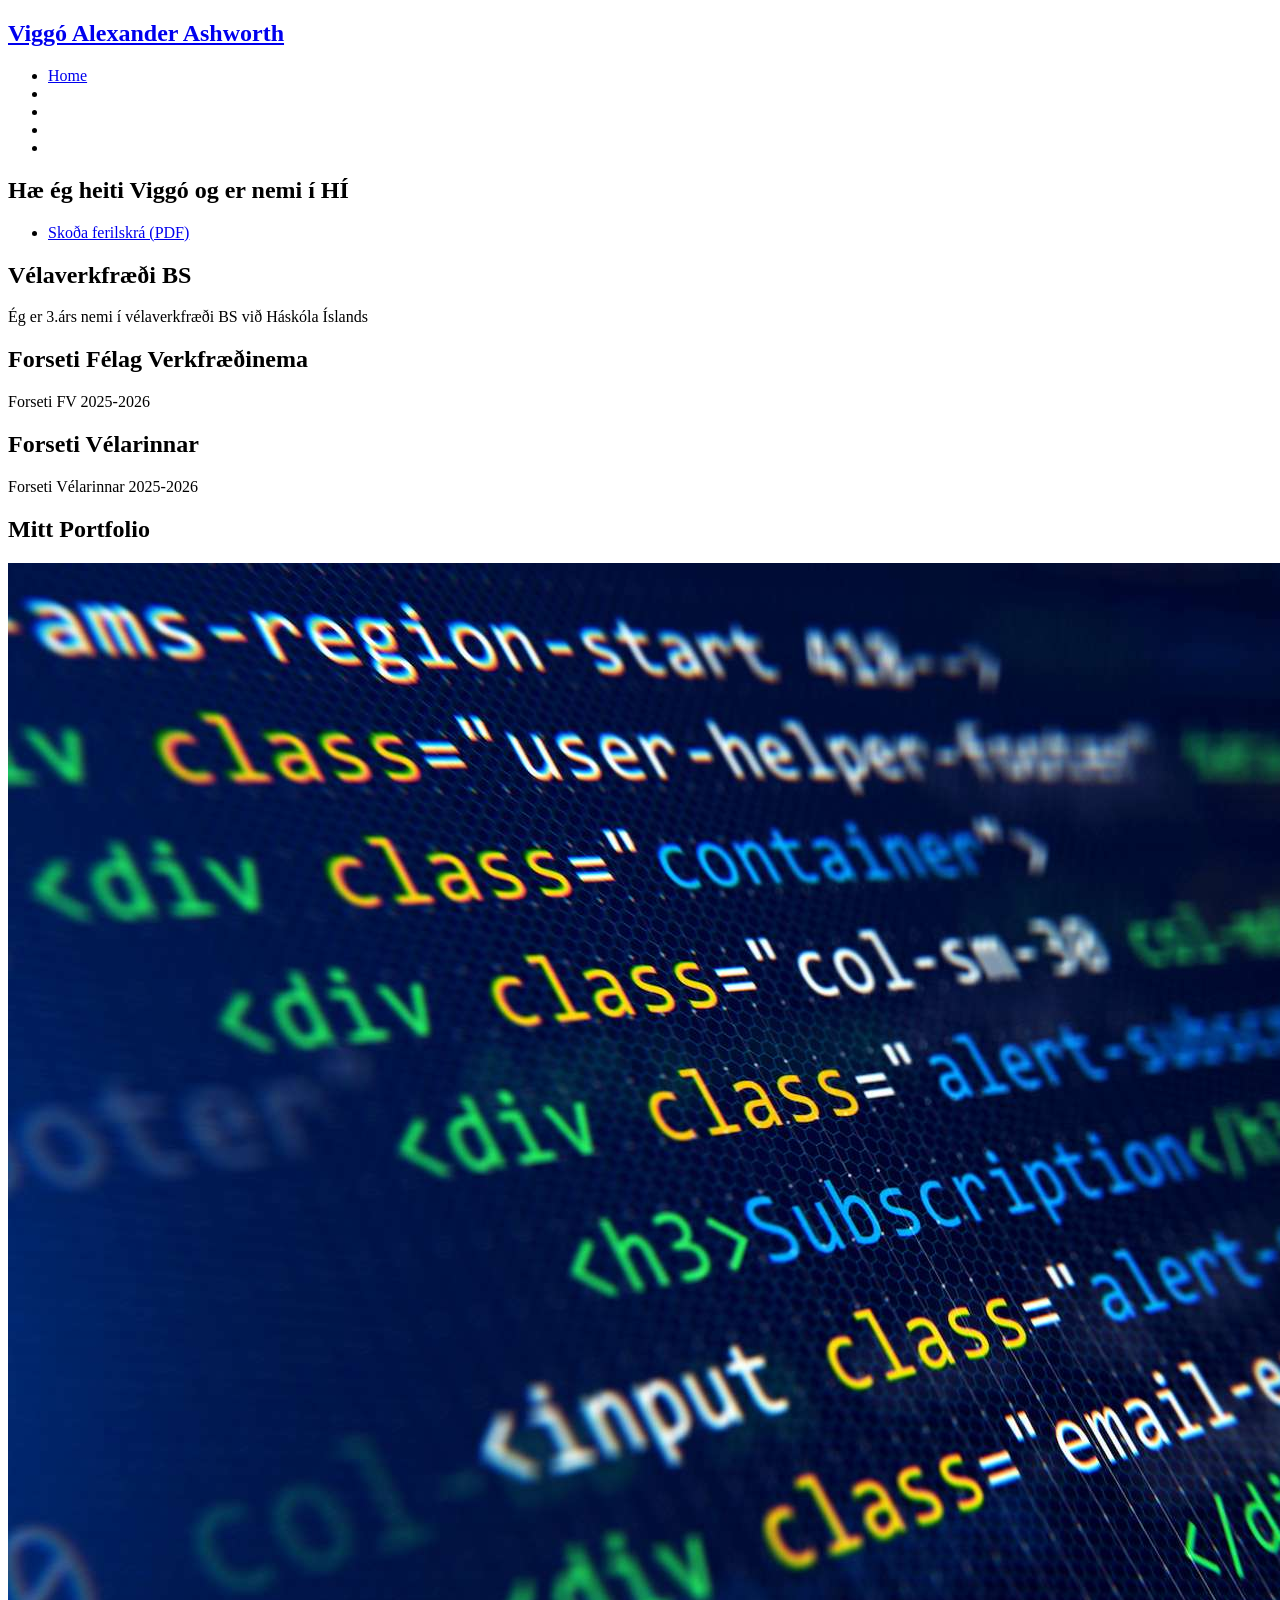
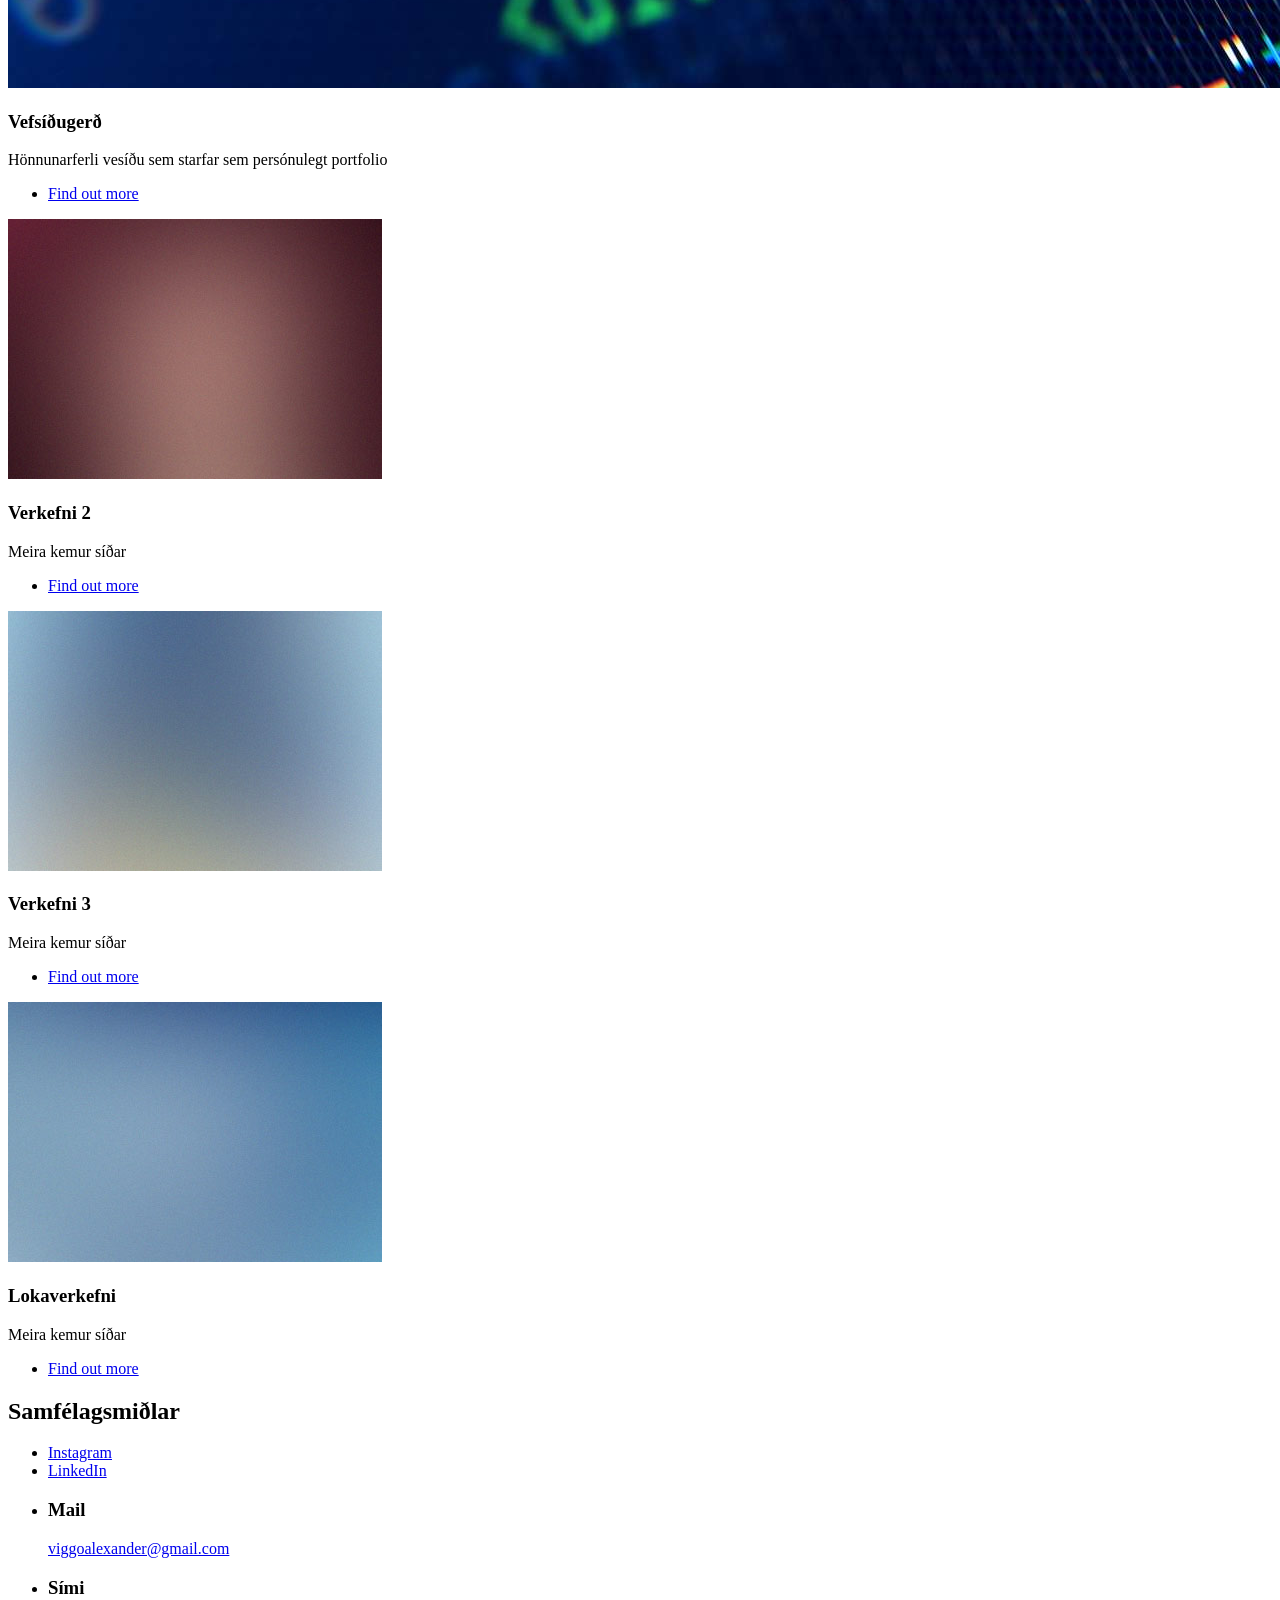
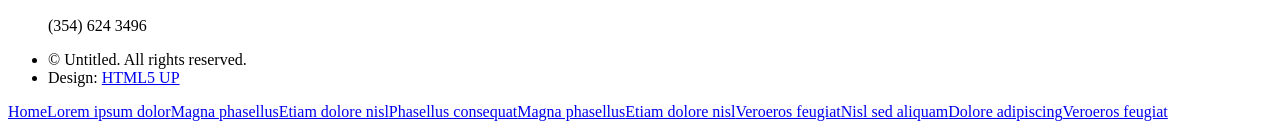
==== commit 12c5e97b: "Update index.html" ====
--- a/index.html
+++ b/index.html
@@ -4,7 +4,7 @@
 	html5up.net | @ajlkn
 	Free for personal and commercial use under the CCA 3.0 license (html5up.net/license)
 -->
-<html>
+<html> 
 	<head>
 		<title>Viggó Alexander Ashworth</title>
 		<meta charset="utf-8" />
@@ -91,7 +91,7 @@
 									<section class="last">
 										<i class="icon solid featured fa-crown"></i>
 										<header>
-											<h2>Forseti Félag Vélarinnar</h2>
+											<h2>Forseti Vélarinnar</h2>
 										</header>
 										<p>Forseti Vélarinnar 2025-2026</p>
 									</section>
@@ -219,9 +219,9 @@
 										<h2>Samfélagsmiðlar</h2>
 									</header>
 									<ul class="social">
-										<li><a class="icon brands fa-instagram" href="#"><span class="label">Instagram</span></a></li>
+										<li><a class="icon brands fa-instagram" href="https://www.instagram.com/viggo.ashworth/"><span class="label">Instagram</span></a></li>
 								
-										<li><a class="icon brands fa-linkedin-in" href="#"><span class="label">LinkedIn</span></a></li>
+										<li><a class="icon brands fa-linkedin-in" href="https://www.linkedin.com/in/viggo-alexander-ashworth-67b573208/"><span class="label">LinkedIn</span></a></li>
 									</ul>
 									<ul class="contact">
 										<li>
@@ -261,3 +261,5 @@
 
 	</body>
 </html>
+
+
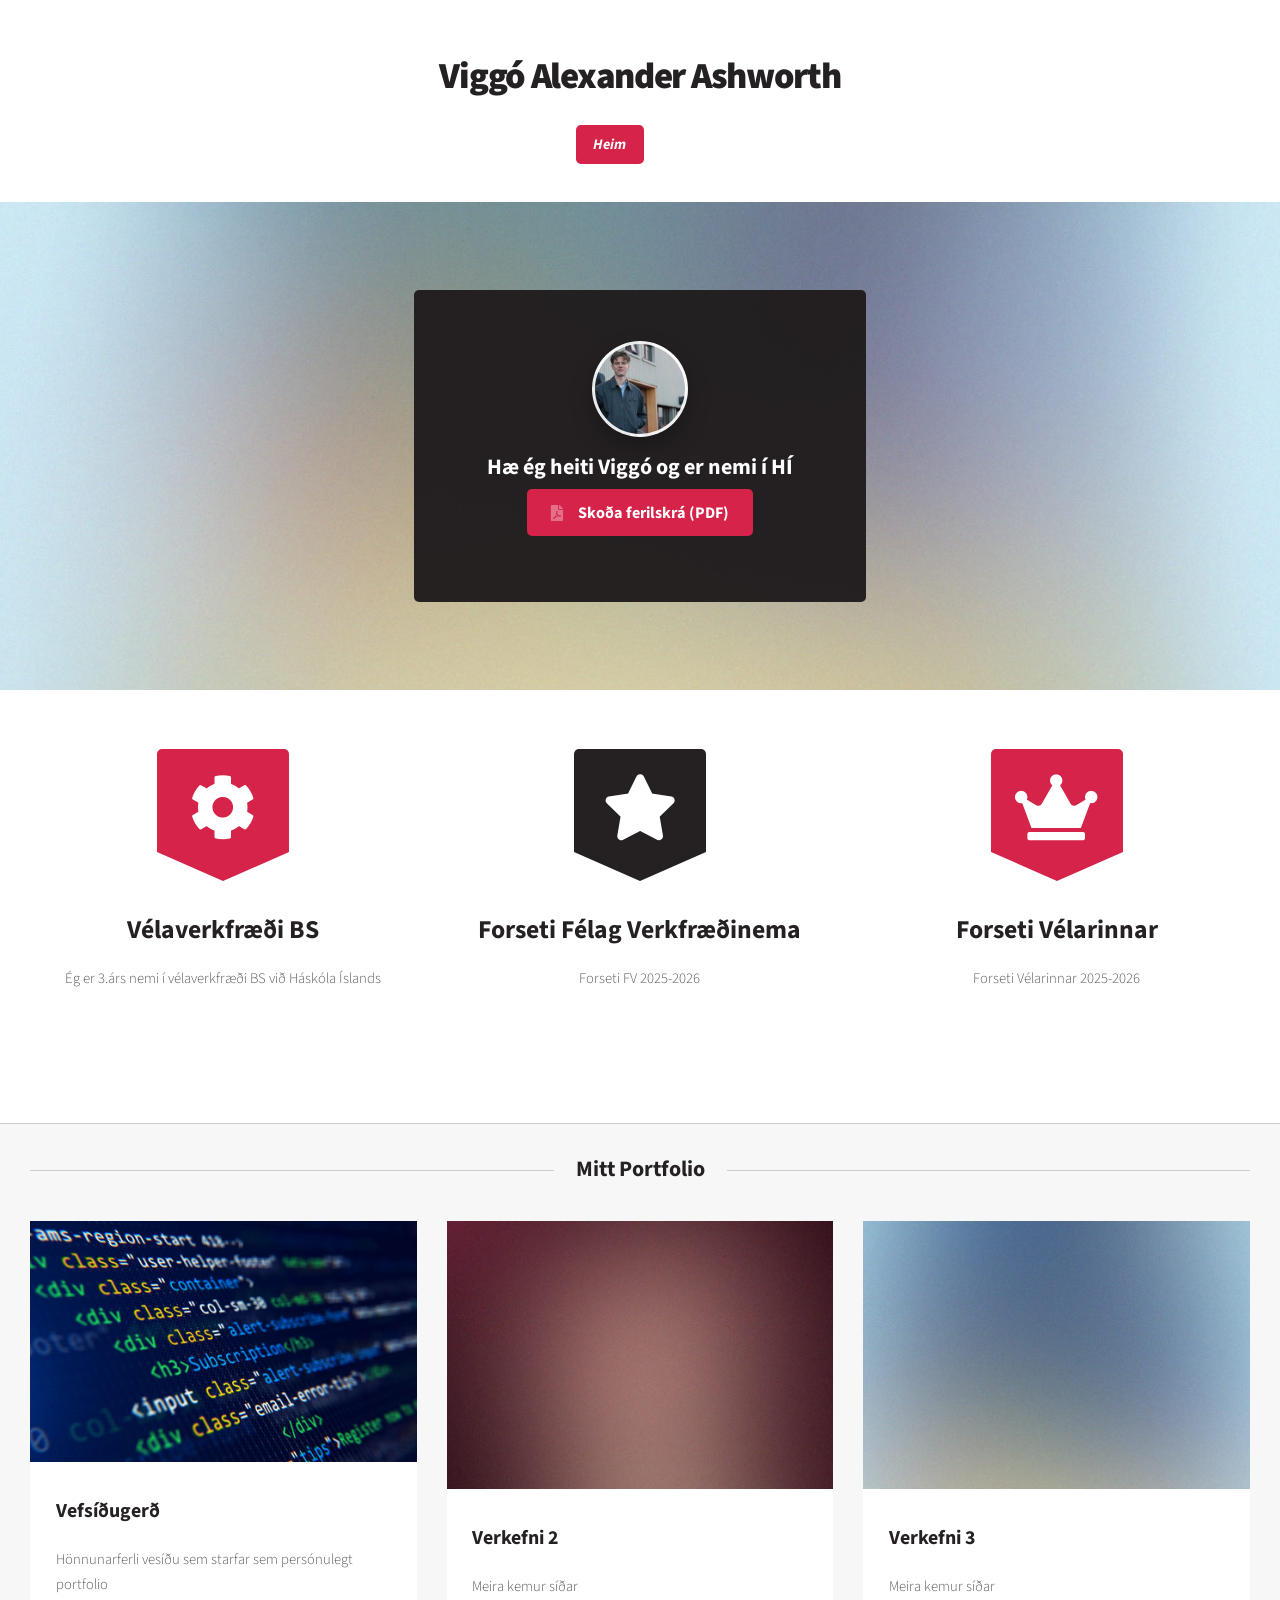
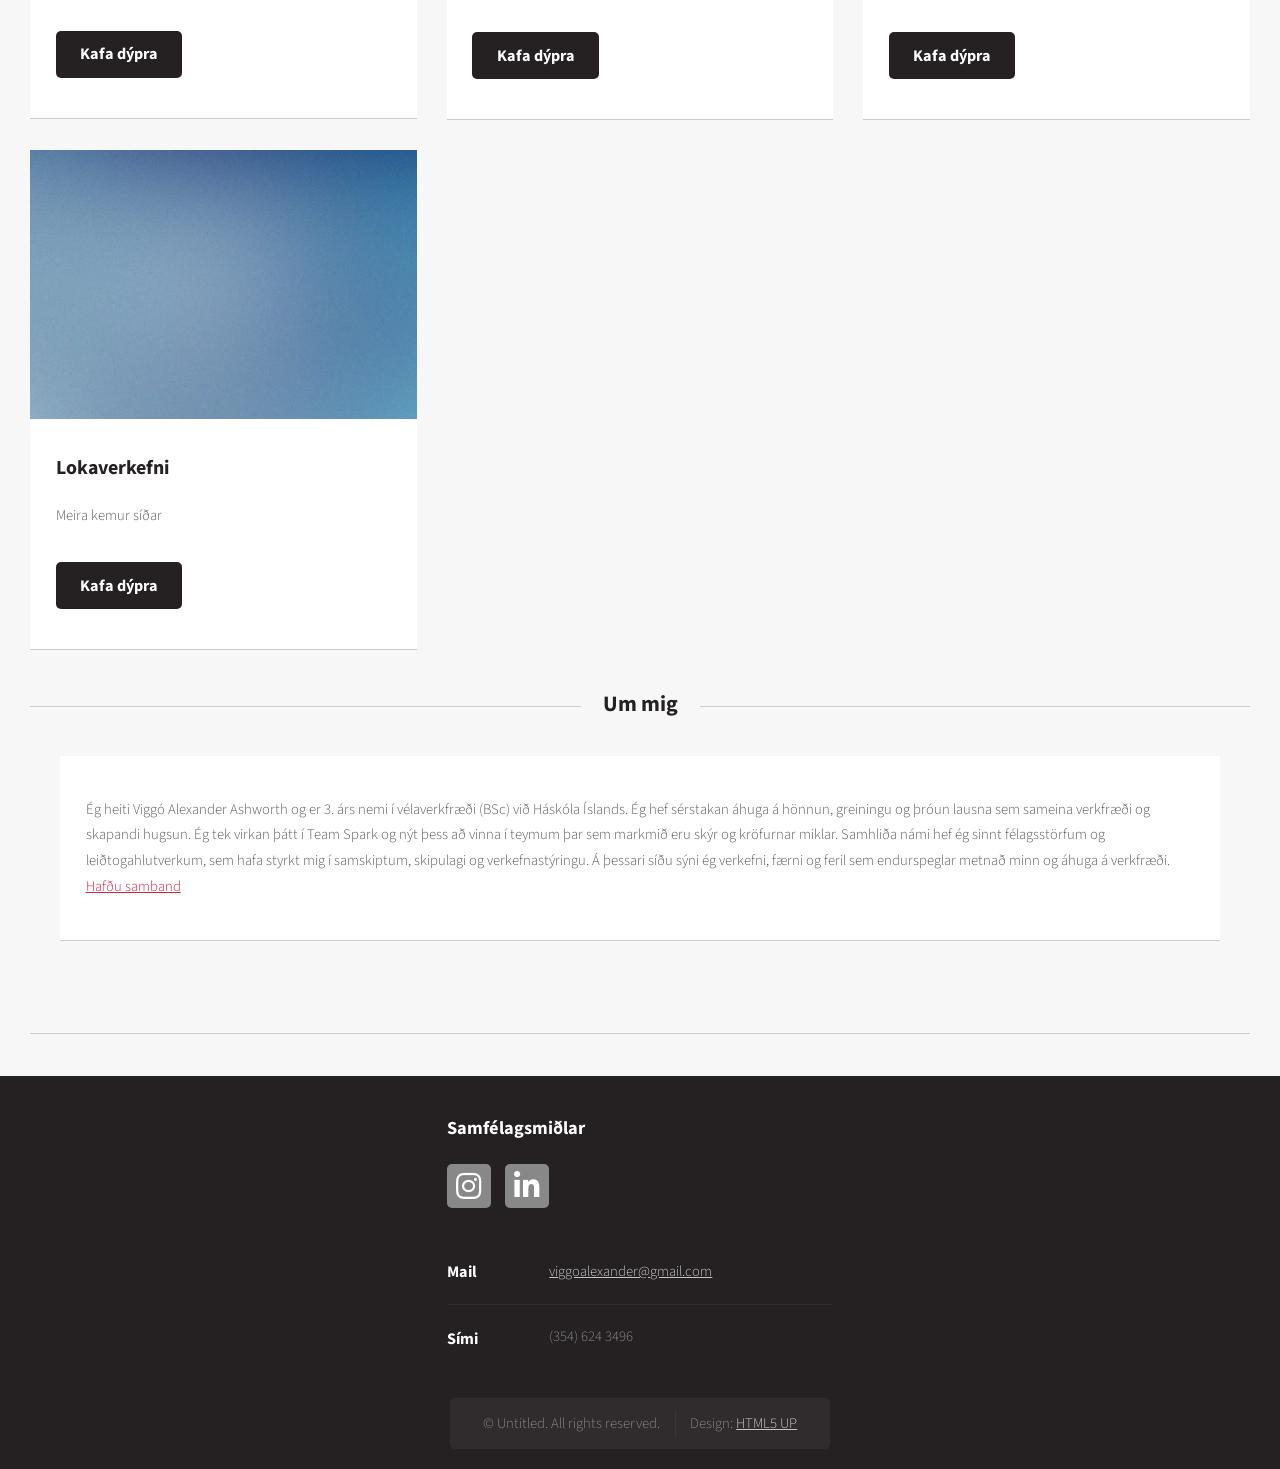
==== commit 11c34079: "Add files via upload" ====
--- a/index.html
+++ b/index.html
@@ -4,7 +4,7 @@
 	html5up.net | @ajlkn
 	Free for personal and commercial use under the CCA 3.0 license (html5up.net/license)
 -->
-<html> 
+<html>
 	<head>
 		<title>Viggó Alexander Ashworth</title>
 		<meta charset="utf-8" />
@@ -23,7 +23,7 @@
 					<!-- Nav -->
 						<nav id="nav">
 							<ul>
-								<li class="current"><a href="index.html">Home</a></li>
+								<li class="current"><a href="index.html">Heim</a></li>
 								<li>
 									<ul>
 										<li><a href="#">Lorem ipsum dolor</a></li>
@@ -51,16 +51,21 @@
 					<!-- Banner -->
 						<section id="banner">
 							<header>
+
+								
+								
+
 								<h2>Hæ ég heiti Viggó og er nemi í HÍ</h2>
-								    <ul class="actions special">
-      <li>
-        <a href="CV.ensku%20(1)%20(1).pdf"
-           class="button primary icon solid fa-file-pdf"
-           target="_blank" rel="noopener">
-          Skoða ferilskrá (PDF)
-        </a>
-      </li>
-    </ul>
+
+								<ul class="actions special">
+									<li>
+										<a href="CV.ensku%20(1)%20(1).pdf"
+										   class="button primary icon solid fa-file-pdf"
+										   target="_blank" rel="noopener">
+											Skoða ferilskrá (PDF)
+										</a>
+									</li>
+								</ul>
 							</header>
 						</section>
 
@@ -79,14 +84,14 @@
 
 								<div class="col-4 col-12-medium">
 									<section class="last">
-										<i class="icon solid featured alt2 fa-star"></i>
+										<i class="icon solid featured alt fa-star"></i>
 										<header>
 											<h2>Forseti Félag Verkfræðinema</h2>
 										</header>
 										<p>Forseti FV 2025-2026</p>
 									</section>
-									
-								</div>
+								</div>
+
 								<div class="col-4 col-12-medium">
 									<section class="last">
 										<i class="icon solid featured fa-crown"></i>
@@ -95,12 +100,10 @@
 										</header>
 										<p>Forseti Vélarinnar 2025-2026</p>
 									</section>
-									
 								</div>
 							</div>
 							<footer>
-								<ul class="actions">
-								</ul>
+								<ul class="actions"></ul>
 							</footer>
 						</section>
 
@@ -129,7 +132,7 @@
 													<p>Hönnunarferli vesíðu sem starfar sem persónulegt portfolio</p>
 													<footer>
 														<ul class="actions">
-															<li><a href="vefsidugerd.html" class="button alt">Find out more</a></li>
+															<li><a href="vefsidugerd.html" class="button alt">Kafa dýpra</a></li>
 														</ul>
 													</footer>
 												</section>
@@ -145,7 +148,7 @@
 													<p>Meira kemur síðar</p>
 													<footer>
 														<ul class="actions">
-															<li><a href="verkefni-2.html" class="button alt">Find out more</a></li>
+															<li><a href="verkefni-2.html" class="button alt">Kafa dýpra</a></li>
 														</ul>
 													</footer>
 												</section>
@@ -161,7 +164,7 @@
 													<p>Meira kemur síðar</p>
 													<footer>
 														<ul class="actions">
-															<li><a href="verkefni-3.html" class="button alt">Find out more</a></li>
+															<li><a href="verkefni-3.html" class="button alt">Kafa dýpra</a></li>
 														</ul>
 													</footer>
 												</section>
@@ -177,7 +180,7 @@
 													<p>Meira kemur síðar</p>
 													<footer>
 														<ul class="actions">
-															<li><a href="lokaverkefni.html" class="button alt">Find out more</a></li>
+															<li><a href="lokaverkefni.html" class="button alt">Kafa dýpra</a></li>
 														</ul>
 													</footer>
 												</section>
@@ -187,9 +190,23 @@
 									</section>
 
 							</div>
-
+<!-- Full-width Um mig header -->
+<section id="about">
+  <header class="major major-full">
+    <h2>Um mig</h2>
+  </header>
+
+  <div class="container">
+    <section class="box about-box">
+      <p>
+        Ég heiti Viggó Alexander Ashworth og er 3. árs nemi í vélaverkfræði (BSc) við Háskóla Íslands. Ég hef sérstakan áhuga á hönnun, greiningu og þróun lausna sem sameina verkfræði og skapandi hugsun. Ég tek virkan þátt í Team Spark og nýt þess að vinna í teymum þar sem markmið eru skýr og kröfurnar miklar. Samhliða námi hef ég sinnt félagsstörfum og leiðtogahlutverkum, sem hafa styrkt mig í samskiptum, skipulagi og verkefnastýringu. Á þessari síðu sýni ég verkefni, færni og feril sem endurspeglar metnað minn og áhuga á verkfræði.
+
+        <a href="mailto:viggoalexander@gmail.com">Hafðu samband</a>
+      </p>
+    </section>
+  </div>
+</section>
 							<div class="col-12">
-								<!-- Blog (empty placeholder kept from template) -->
 								<section>
 									<header class="major"></header>
 									<div class="row">
@@ -207,11 +224,7 @@
 					<div class="container">
 						<div class="row">
 
-							<!-- REMOVED: "What's this all about?" section -->
-
-
-							<div class="col-4 col-6-medium col-12-small">
-							</div>
+							<div class="col-4 col-6-medium col-12-small"></div>
 
 							<div class="col-4 col-12-medium">
 								<section>
@@ -220,7 +233,6 @@
 									</header>
 									<ul class="social">
 										<li><a class="icon brands fa-instagram" href="https://www.instagram.com/viggo.ashworth/"><span class="label">Instagram</span></a></li>
-								
 										<li><a class="icon brands fa-linkedin-in" href="https://www.linkedin.com/in/viggo-alexander-ashworth-67b573208/"><span class="label">LinkedIn</span></a></li>
 									</ul>
 									<ul class="contact">
@@ -237,7 +249,6 @@
 							</div>
 
 							<div class="col-12">
-								<!-- Copyright -->
 								<div id="copyright">
 									<ul class="links">
 										<li>&copy; Untitled. All rights reserved.</li><li>Design: <a href="http://html5up.net">HTML5 UP</a></li>
@@ -260,6 +271,4 @@
 		<script src="assets/js/main.js"></script>
 
 	</body>
-</html>
-
-
+</html>
--- a/assets/css/main.css
+++ b/assets/css/main.css
@@ -2877,10 +2877,7 @@
 				margin: 2em 0 0 0;
 			}
 
-				#banner header {
-					padding: 1.5em 1em 1.5em 1em;
-					display: block;
-					border-radius: 0;
+				
 				}
 
 					#banner header h2 {
@@ -2904,5 +2901,31 @@
 			#footer {
 				padding: 40px 0 20px 0;
 			}
+		
+/* ===== Banner profile circle (CSS-only) ===== */
+
+/* Make room at the top of the black box */
+#banner header{
+  position: relative;
+  padding-top: 3.5em; /* creates space for the circle */
+}
+
+/* The circle itself */
+#banner header:before{
+  content: "";
+  display: block;
+
+  width: 96px;
+  height: 96px;
+  margin: 0 auto 14px auto;
+
+  border-radius: 50%;
+  background-image: url("../../images/me.png"); /* <-- CHANGE THIS */
+  background-size: cover;
+  background-position: center;
+
+  border: 3px solid rgba(255,255,255,0.9);
+  box-shadow: 0 10px 22px rgba(0,0,0,0.25);
+}
 
 	}
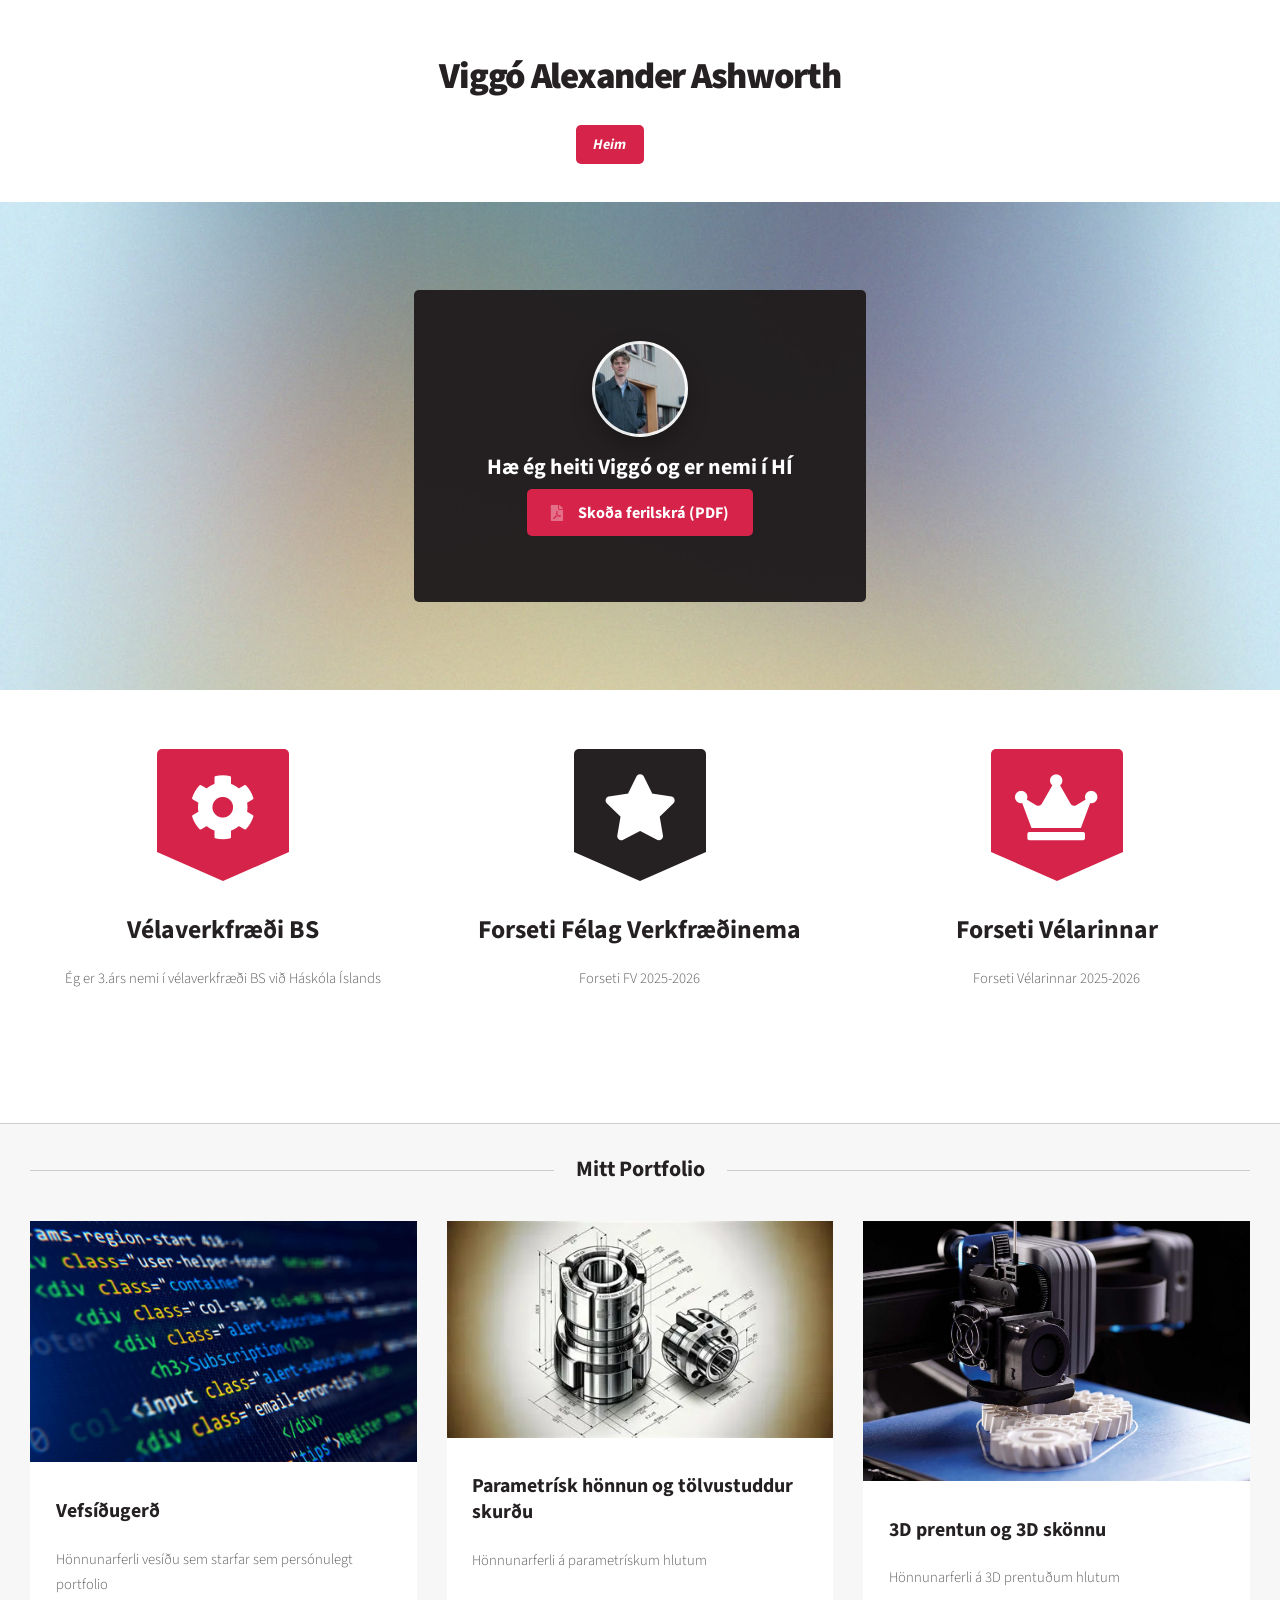
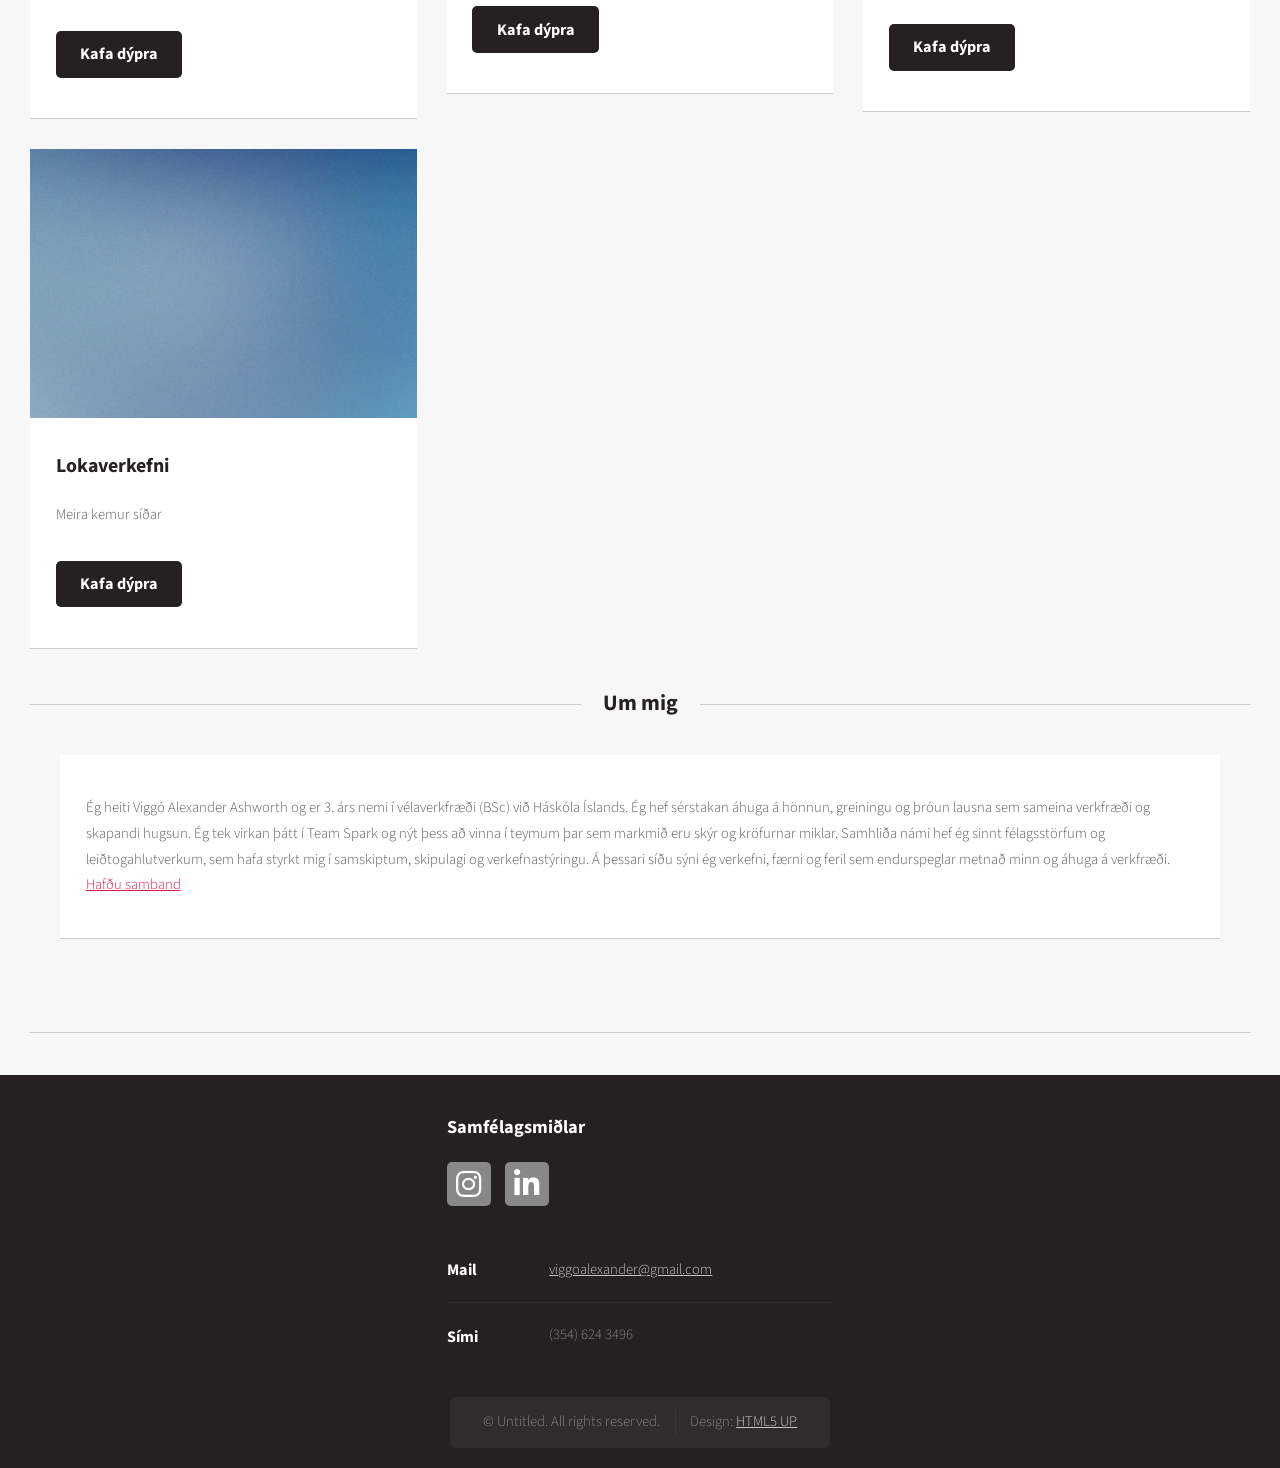
==== commit 7bc51901: "Add files via upload" ====
--- a/index.html
+++ b/index.html
@@ -141,11 +141,11 @@
 											<!-- Project 2 -->
 											<div class="col-4 col-6-medium col-12-small">
 												<section class="box">
-													<a href="verkefni-2.html" class="image featured"><img src="images/pic03.jpg" alt="" /></a>
-													<header>
-														<h3>Verkefni 2</h3>
-													</header>
-													<p>Meira kemur síðar</p>
+													<a href="verkefni-2.html" class="image featured"><img src="images/parametrar.webp" alt="" /></a>
+													<header>
+														<h3>Parametrísk hönnun og tölvustuddur skurðu</h3>
+													</header>
+													<p>Hönnunarferli á parametrískum hlutum</p>
 													<footer>
 														<ul class="actions">
 															<li><a href="verkefni-2.html" class="button alt">Kafa dýpra</a></li>
@@ -157,11 +157,11 @@
 											<!-- Project 3 -->
 											<div class="col-4 col-6-medium col-12-small">
 												<section class="box">
-													<a href="verkefni-3.html" class="image featured"><img src="images/pic04.jpg" alt="" /></a>
-													<header>
-														<h3>Verkefni 3</h3>
-													</header>
-													<p>Meira kemur síðar</p>
+													<a href="verkefni-3.html" class="image featured"><img src="images/3dprentstock.jpg" alt="" /></a>
+													<header>
+														<h3>3D prentun og 3D skönnu</h3>
+													</header>
+													<p>Hönnunarferli á 3D prentuðum hlutum</p>
 													<footer>
 														<ul class="actions">
 															<li><a href="verkefni-3.html" class="button alt">Kafa dýpra</a></li>
--- a/assets/css/main.css
+++ b/assets/css/main.css
@@ -2902,6 +2902,7 @@
 				padding: 40px 0 20px 0;
 			}
 		
+
 /* ===== Banner profile circle (CSS-only) ===== */
 
 /* Make room at the top of the black box */
@@ -2927,5 +2928,8 @@
   border: 3px solid rgba(255,255,255,0.9);
   box-shadow: 0 10px 22px rgba(0,0,0,0.25);
 }
-
+.row .image.fit img{
+  height: 280px;
+  object-fit: cover;
+}
 	}
